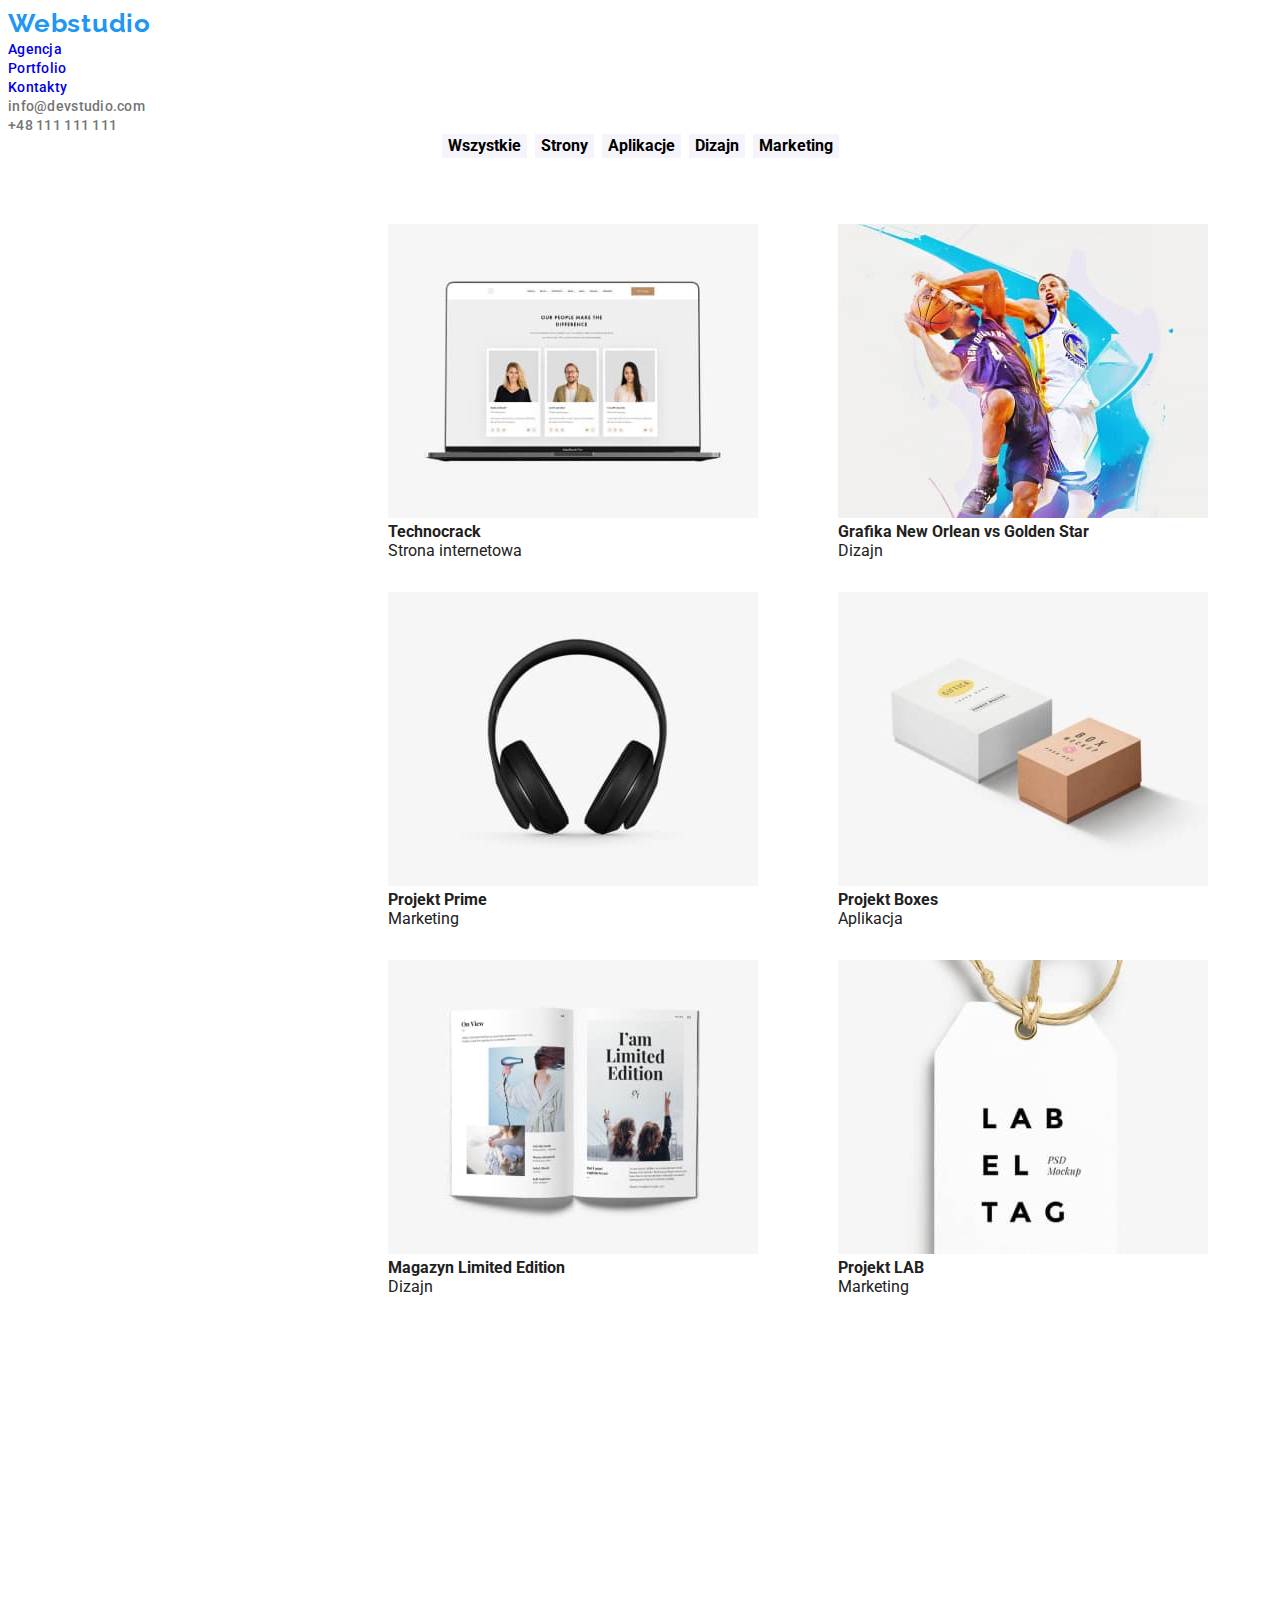
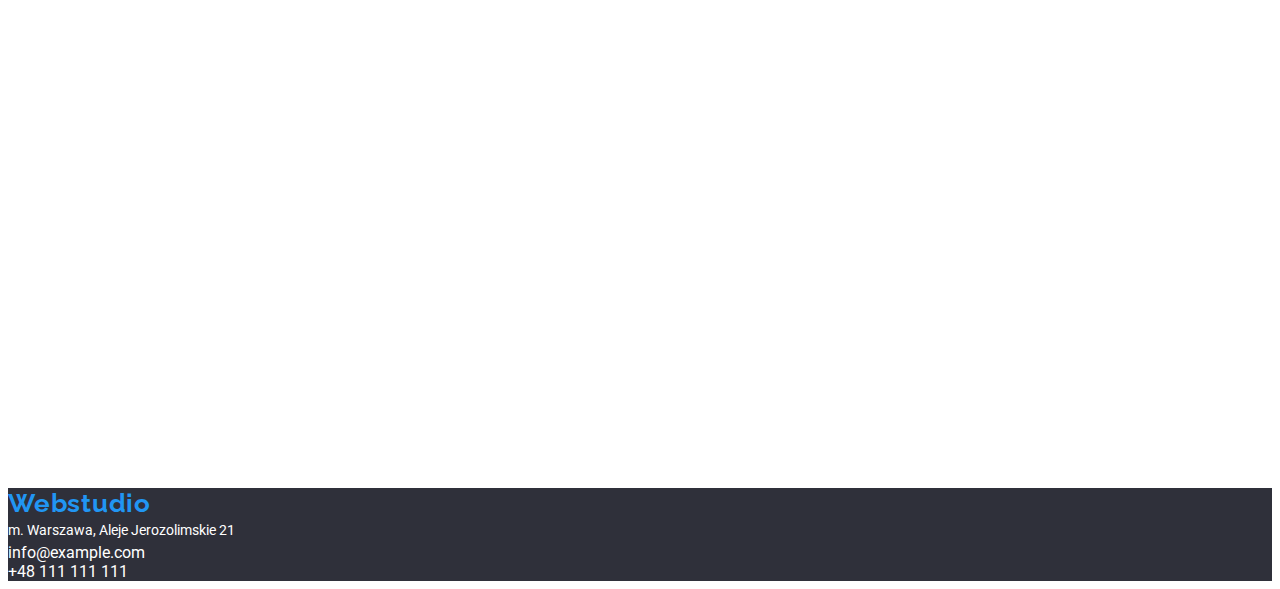
==== portfolio.html @ 26f64006 "Zadanie 2 skończone." ====
<!DOCTYPE html>
<html lang="en">
  <head>
    <meta charset="UTF-8" />
    <meta http-equiv="X-UA-Compatible" content="IE=edge" />
    <meta name="viewport" content="width=device-width, initial-scale=1.0" />
    <title>Web Studio Homework Project</title>
    <link
      href="https://fonts.googleapis.com/css2?family=Raleway:wght@700&family=Roboto:wght@400;500;700;900&display=swap"
      rel="stylesheet"
    />
    <link
      href="https://fonts.googleapis.com/css?family=Raleway"
      rel="stylesheet"
    />
    <link
      href="https://fonts.googleapis.com/css?family=Roboto"
      rel="stylesheet"
    />
    <link rel="stylesheet" href="css/styles.css" />
  </head>
  <body>
    <header>
      <div>
        <nav>
          <a href="index.html" class="logo">Webstudio</a>
          <ul>
            <li><a href="#" class="menu-item">Agencja</a></li>
            <li><a href="#" class="menu-item">Portfolio</a></li>
            <li><a href="#" class="menu-item">Kontakty</a></li>
          </ul>
        </nav>
        <ul>
          <li>
            <a href="mailto:info@devstudio.com" class="contact-info"
              >info@devstudio.com</a
            >
          </li>
          <li>
            <a href="+48111111111" class="contact-info">+48 111 111 111</a>
          </li>
        </ul>
      </div>
    </header>

    <div class="button-box">
      <ul class="button-container">
        <li><button type="button" class="button">Wszystkie</button></li>
        <li><button type="button" class="button">Strony</button></li>
        <li><button type="button" class="button">Aplikacje</button></li>
        <li><button type="button" class="button">Dizajn</button></li>
        <li><button type="button" class="button">Marketing</button></li>
      </ul>
    </div>
    <main>
      <div class="image-box-container">
        <ul class="image-box">
          <li>
            <div>
              <figure>
                <img
                  src="images/technocrack-1.jpg"
                  width="370"
                  height="294"
                  alt="Graphical user interface, website"
                />
                <figcaption>
                  <b>Technocrack</b> <br />Strona internetowa
                </figcaption>
              </figure>
            </div>
          </li>
          <li>
            <div>
              <figure>
                <img
                  src="images/basketball-1.jpg"
                  width="370"
                  height="294"
                  alt="A couple of men playing basketball"
                />
                <figcaption>
                  <b>Grafika New Orlean vs Golden Star</b> <br />Dizajn
                </figcaption>
              </figure>
            </div>
          </li>
          <li>
            <div>
              <figure>
                <img
                  src="images/seafood-1.jpg"
                  width="370"
                  height="294"
                  alt="Seafood restaurant logo, fish"
                />
                <figcaption>
                  <b>Restauracja Seafood</b> <br />Aplikacja
                </figcaption>
              </figure>
            </div>
          </li>
          <li>
            <div>
              <figure>
                <img
                  src="images/headphones-1.jpg"
                  width="370"
                  height="294"
                  alt="Headphones"
                />
                <figcaption><b>Projekt Prime</b> <br />Marketing</figcaption>
              </figure>
            </div>
          </li>
          <li>
            <div>
              <figure>
                <img
                  src="images/blocks-1.jpg"
                  width="370"
                  height="294"
                  alt="A picture containing engineering drawing"
                />
                <figcaption><b>Projekt Boxes</b> <br />Aplikacja</figcaption>
              </figure>
            </div>
          </li>
          <li>
            <div>
              <figure>
                <img
                  src="images/monitor-1.jpg"
                  width="370"
                  height="294"
                  alt="A picture containing text, electronics, monitor, display"
                />
                <figcaption>
                  <b>Inspiration has no Borders</b> <br />Strona internetowa
                </figcaption>
              </figure>
            </div>
          </li>
          <li>
            <div>
              <figure>
                <img
                  src="images/magazine-1.jpg"
                  width="370"
                  height="294"
                  alt="Magazine"
                />
                <figcaption>
                  <b>Magazyn Limited Edition</b> <br />Dizajn
                </figcaption>
              </figure>
            </div>
          </li>
          <li>
            <div>
              <figure>
                <img
                  src="images/label-tag-1.jpg"
                  width="370"
                  height="294"
                  alt="Label tag"
                />
                <figcaption><b>Projekt LAB</b> <br />Marketing</figcaption>
              </figure>
            </div>
          </li>
          <li>
            <div>
              <figure>
                <img
                  src="images/person-typing-1.jpg"
                  width="370"
                  height="294"
                  alt=""
                />
                <figcaption><b>Growing Business</b> <br />Aplikacja</figcaption>
              </figure>
            </div>
          </li>
        </ul>
      </div>
    </main>
    <footer>
      <div>
        <a href="#" class="logo">Webstudio</a>
        <ul class="footer-items">
          <li>
            <address>m. Warszawa, Aleje Jerozolimskie 21</address>
          </li>
          <li>
            <a href="mailto:info@example.com">info@example.com</a>
          </li>
          <li>
            <a href="+48111111111 ">+48 111 111 111</a>
          </li>
        </ul>
      </div>
    </footer>
  </body>
</html>
---- css/styles.css ----
body {
  max-width: 100%;
  font-family: "Roboto", sans-serif;
  color: #212121;
}

ul {
  list-style-type: none;
  margin: 0;
  padding: 0;
}

.logo {
  font-family: "Raleway", sans-serif;
  font-style: normal;
  font-weight: 700;
  font-size: 26px;
  line-height: 1.19;
  letter-spacing: 0.03em;
  color: #2196f3;
}

.menu-item {
  font-weight: 500;
  font-size: 14px;
  line-height: 16px;
  letter-spacing: 0.02em;
}
.contact-info {
  font-family: "Roboto";
  font-style: normal;
  font-weight: 500;
  font-size: 14px;
  line-height: 16px;
  letter-spacing: 0.02em;

  color: #757575;
}

/* .social-links a {
    color: blue;
    text-decoration: none;
  } */

/* unvisited link */
a:link {
  text-decoration: none;
}

/* visited link */
a:visited {
  text-decoration: none;
}

/* mouse over link */
a:hover,
a:focus {
  color: #2196f3;
  text-decoration: none;
}

h1 {
  font-family: "Roboto";
  font-style: normal;
  font-weight: 900;
  font-size: 44px;
  line-height: 1.36;

  text-align: center;
  letter-spacing: 0.06em;
  text-transform: uppercase;
  background: #2f303a;

  color: #ffffff;
}

.main-section {
  height: 700px;
  display: flex;
  flex-direction: column;
  justify-content: center;
  align-items: center;

  background: #2f303a;
}

button {
  font-family: "Roboto";
  font-style: normal;
  font-weight: 700;
  font-size: 16px;
  line-height: 1.36;
  background: #f5f4fa;

  /* display: flex;
  align-items: center; */

  /* letter-spacing: 0.06em;
  box-shadow: 0px 4px 4px rgba(0, 0, 0, 0.15);
  border-radius: 4px; */
  border-style: none;
  cursor: pointer;
}

.button:hover,
.button:focus {
  background-color: #2196f3;
  transition: 0.7s;
  color: #ffffff;
  outline-color: transparent;
}

/* .button:focus {
  outline-color: transparent;
  outline-style: solid;
  box-shadow: 0 0 0 4px #0d3251;
  transition: 0.7s;
} */

.blue-button:hover {
  background-color: #0d3251;
  transition: 0.7s;
}

.button-container {
  display: flex;
  justify-content: center;
  align-items: center;
  gap: 8px;
  margin-bottom: 50px;
}

.blue-button {
  font-weight: 700;
  font-size: 16px;
  line-height: 1.36;

  text-align: center;
  letter-spacing: 0.06em;
  background: #2196f3;
  box-shadow: 0px 4px 4px rgba(0, 0, 0, 0.15);
  border-radius: 4px;
  width: 200px;
  height: 50px;
  color: #ffffff;
}

.button-text {
  margin-left: auto;
  margin-right: auto;
}

.pics-container {
  display: flex;
  justify-content: center;
  flex-wrap: wrap;
  gap: 20px;
}

.team-container {
  display: flex;
  justify-content: center;
  flex-wrap: wrap;
}
.our-team {
  background-color: #f5f4fa;
  justify-content: center;
  flex-wrap: wrap;
}

h2 {
  font-family: "Roboto";
  font-style: normal;
  font-weight: 700;
  font-size: 36px;
  line-height: 1.17;
  text-align: center;
  letter-spacing: 0.03em;

  color: #212121;
}

h3 {
  font-family: "Roboto";
  font-style: normal;
  font-weight: 700;
  font-size: 14px;
  line-height: 1.14;
  letter-spacing: 0.03em;
  text-transform: uppercase;

  color: #212121;
}

.paragraphs {
  display: flex;
}
p {
  font-family: "Roboto";
  /* font-style: normal;
  font-weight: 400; */
  font-size: 14px;
  line-height: 1.71;

  letter-spacing: 0.03em;

  color: #757575;
}

/* .nav-button {
  text-decoration: none;
} */

footer {
  background-color: #2f303a;
}

.footer-items a {
  color: #ffffff;
}

address {
  font-style: normal;
  color: #ffffff;
  font-weight: 400;
  font-size: 14px;
  line-height: 1.71;
}

/* Portfolio: */

.image-box-container {
  position: relative;
  width: 1600px;
  height: 1880px;
  margin-left: 215px;
  margin-right: 215px;
}

.image-box {
  display: flex;
  justify-content: center;
  flex-wrap: wrap;
}
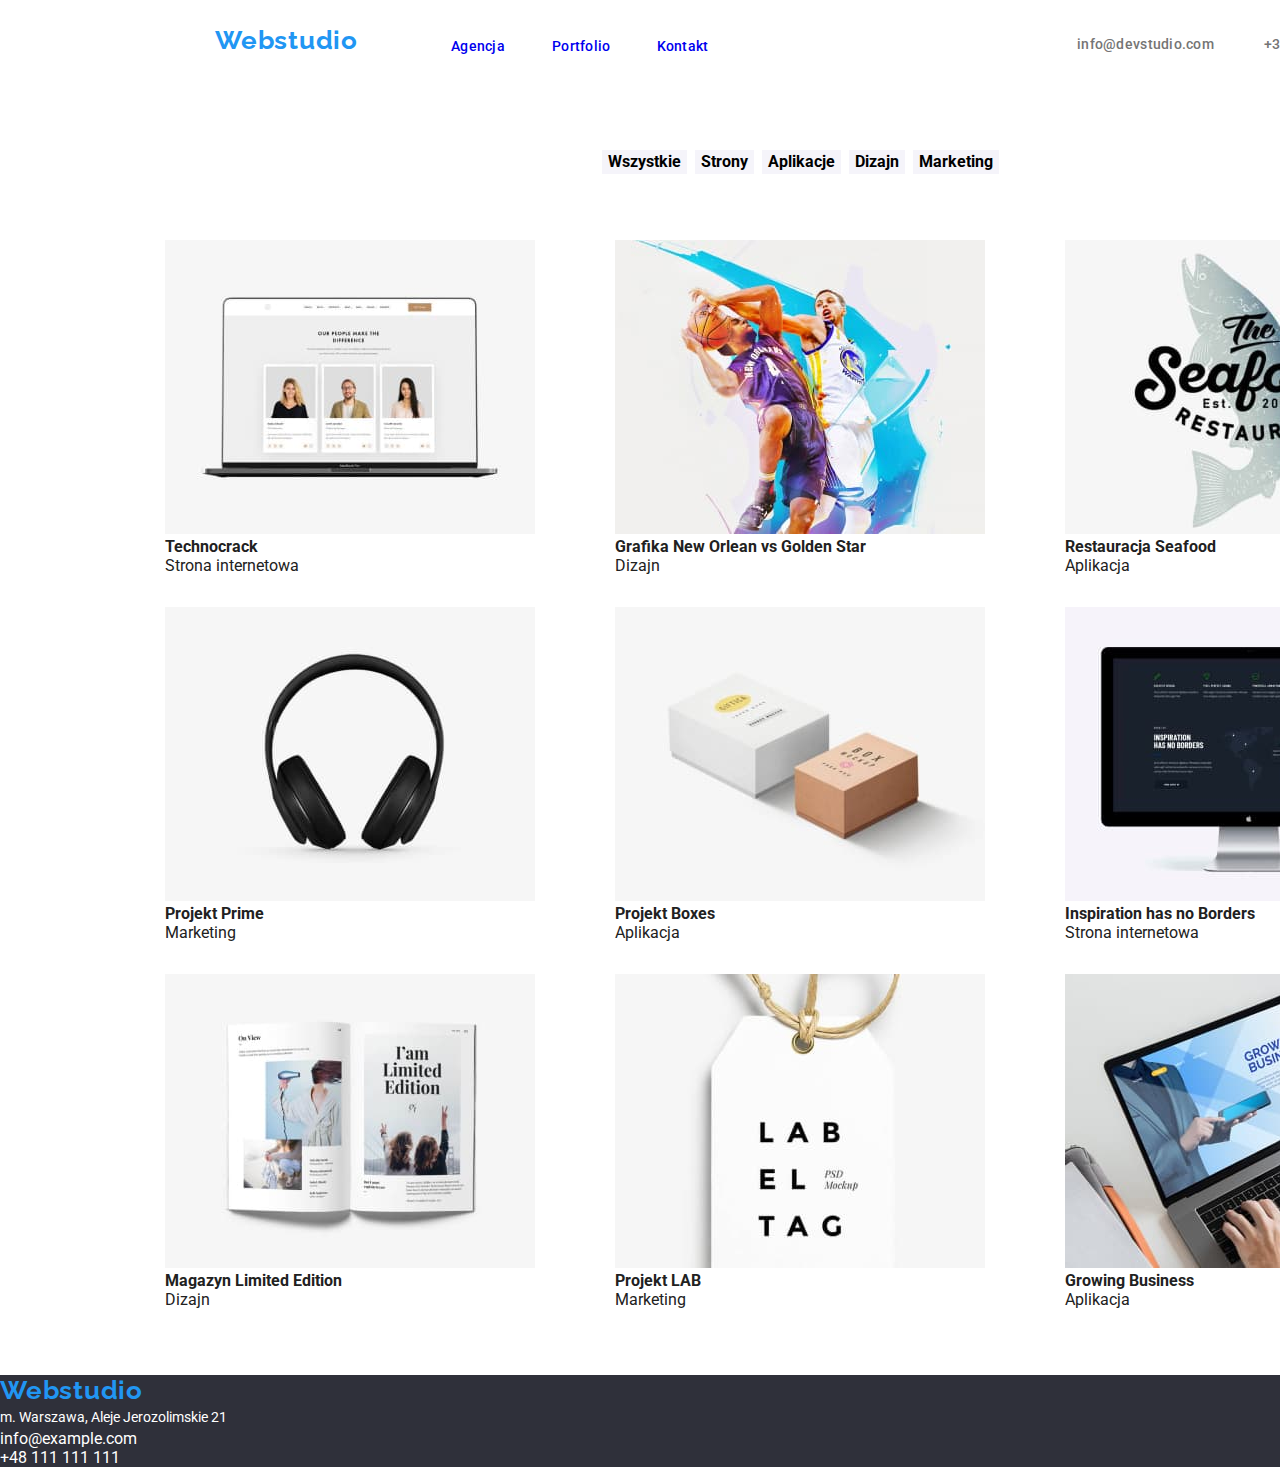
==== commit bc2e0a62: "Changes" ====
--- a/portfolio.html
+++ b/portfolio.html
@@ -1,11 +1,15 @@
 <!DOCTYPE html>
-<html lang="en">
+<html lang="pl">
   <head>
     <meta charset="UTF-8" />
     <meta http-equiv="X-UA-Compatible" content="IE=edge" />
     <meta name="viewport" content="width=device-width, initial-scale=1.0" />
     <title>Web Studio Homework Project</title>
     <link
+    rel="stylesheet"
+    href="https://cdnjs.cloudflare.com/ajax/libs/modern-normalize/1.0.0/modern-normalize.min.css"
+  />
+    <link
       href="https://fonts.googleapis.com/css2?family=Raleway:wght@700&family=Roboto:wght@400;500;700;900&display=swap"
       rel="stylesheet"
     />
@@ -18,42 +22,56 @@
       rel="stylesheet"
     />
     <link rel="stylesheet" href="css/styles.css" />
+    
   </head>
-  <body>
-    <header>
-      <div>
-        <nav>
-          <a href="index.html" class="logo">Webstudio</a>
-          <ul>
-            <li><a href="#" class="menu-item">Agencja</a></li>
-            <li><a href="#" class="menu-item">Portfolio</a></li>
-            <li><a href="#" class="menu-item">Kontakty</a></li>
+  <body class="position">
+    <header class="nav-bar">
+      <div class="menu-items">
+        <div>
+          <nav class="menu-items">
+            <div class="logo-position">
+              <a href="index.html" class="logo">Webstudio</a>
+            </div>
+            <div class="social-links-position">
+              <ul class="nav-items">
+                <li class="nav-1"><a href="#" class="menu-item">Agencja</a></li>
+                <li class="nav-2">
+                  <a href="portfolio.html" class="menu-item">Portfolio</a>
+                </li>
+                <li><a href="#" class="menu-item">Kontakt</a></li>
+              </ul>
+            </div>
+          </nav>
+        </div>
+        <div class="contacts-position">
+          <ul class="menu-items">
+            <li class="nav-3">
+              <a href="mailto:info@devstudio.com" class="contact-info"
+                >info@devstudio.com</a
+              >
+            </li>
+            <li>
+              <a href="tel:+380961111111" class="contact-info"
+                >+38 096 111 11 11</a
+              >
+            </li>
           </ul>
-        </nav>
-        <ul>
-          <li>
-            <a href="mailto:info@devstudio.com" class="contact-info"
-              >info@devstudio.com</a
-            >
-          </li>
-          <li>
-            <a href="+48111111111" class="contact-info">+48 111 111 111</a>
-          </li>
-        </ul>
+        </div>
       </div>
     </header>
 
-    <div class="button-box">
-      <ul class="button-container">
-        <li><button type="button" class="button">Wszystkie</button></li>
-        <li><button type="button" class="button">Strony</button></li>
-        <li><button type="button" class="button">Aplikacje</button></li>
-        <li><button type="button" class="button">Dizajn</button></li>
-        <li><button type="button" class="button">Marketing</button></li>
-      </ul>
-    </div>
-    <main>
-      <div class="image-box-container">
+    <main class="card-container">
+      <div class="button-box">
+        <ul class="button-container">
+          <li><button type="button" class="button">Wszystkie</button></li>
+          <li><button type="button" class="button">Strony</button></li>
+          <li><button type="button" class="button">Aplikacje</button></li>
+          <li><button type="button" class="button">Dizajn</button></li>
+          <li><button type="button" class="button">Marketing</button></li>
+        </ul>
+      </div>
+
+      <section class="image-box-container">
         <ul class="image-box">
           <li>
             <div>
@@ -176,7 +194,7 @@
                   src="images/person-typing-1.jpg"
                   width="370"
                   height="294"
-                  alt=""
+                  alt="person typing"
                 />
                 <figcaption><b>Growing Business</b> <br />Aplikacja</figcaption>
               </figure>
@@ -199,7 +217,7 @@
             <a href="+48111111111 ">+48 111 111 111</a>
           </li>
         </ul>
-      </div>
+      </section>
     </footer>
   </body>
 </html>
--- a/css/styles.css
+++ b/css/styles.css
@@ -1,15 +1,54 @@
+*,
+::after ::before {
+  box-sizing: border-box;
+  list-style: none;
+  text-decoration: none;
+  margin: 0;
+  padding: 0;
+}
+
+* {
+  box-sizing: border-box;
+}
+
+:root {
+  --main-font: "Roboto", sans-serif;
+  --primary-font: "Raleway", sans-serif;
+  --normal-text-color: #212121;
+  --paragraph-text-color: #757575;
+  --link-color: #2196f3;
+  --white: #ffffff;
+  --secondary-background-color: #2f303a;
+  --button-color: #f5f4fa;
+}
+
 body {
-  max-width: 100%;
-  font-family: "Roboto", sans-serif;
-  color: #212121;
-}
-
+  font-family: var(--main-font);
+  width: 1600px;
+  font-family: "Roboto", "Raleway" sans-serif;
+  color: var(--normal-text-color);
+}
+
+.position {
+  margin-left: auto;
+  margin-right: auto;
+}
 ul {
   list-style-type: none;
   margin: 0;
   padding: 0;
 }
 
+.menu-items {
+  display: flex;
+  align-items: center;
+}
+
+.nav-items {
+  display: flex;
+  color: var(--normal-text-color);
+}
+
 .logo {
   font-family: "Raleway", sans-serif;
   font-style: normal;
@@ -17,30 +56,56 @@
   font-size: 26px;
   line-height: 1.19;
   letter-spacing: 0.03em;
-  color: #2196f3;
+  color: var(--link-color);
+}
+
+.logo-position {
+  width: 145px;
+  height: 31px;
+  margin-left: 215px;
+  margin-top: 25px;
+}
+
+.social-links-position {
+  width: 254px;
+  height: 16px;
+  margin-left: 91px;
+  margin-top: 33px;
+  align-items: stretch;
+}
+
+.contacts-position {
+  margin-left: 372px;
+  margin-top: 32px;
+}
+
+.nav-1 {
+  margin-right: 47px;
+}
+
+.nav-2 {
+  margin-right: 46px;
+}
+
+.nav-3 {
+  margin-right: 50px;
 }
 
 .menu-item {
   font-weight: 500;
   font-size: 14px;
-  line-height: 16px;
+  line-height: 1.14;
   letter-spacing: 0.02em;
 }
 .contact-info {
-  font-family: "Roboto";
   font-style: normal;
   font-weight: 500;
   font-size: 14px;
-  line-height: 16px;
+  line-height: 1.14px;
   letter-spacing: 0.02em;
 
-  color: #757575;
-}
-
-/* .social-links a {
-    color: blue;
-    text-decoration: none;
-  } */
+  color: var(--paragraph-text-color);
+}
 
 /* unvisited link */
 a:link {
@@ -54,13 +119,13 @@
 
 /* mouse over link */
 a:hover,
-a:focus {
-  color: #2196f3;
-  text-decoration: none;
-}
-
-h1 {
-  font-family: "Roboto";
+a:focus,
+a::before,
+a::after {
+  color: var(--link-color);
+}
+
+.slogan {
   font-style: normal;
   font-weight: 900;
   font-size: 44px;
@@ -69,9 +134,8 @@
   text-align: center;
   letter-spacing: 0.06em;
   text-transform: uppercase;
-  background: #2f303a;
-
-  color: #ffffff;
+  background: var(--secondary-background-color);
+  color: var(--white);
 }
 
 .main-section {
@@ -80,17 +144,17 @@
   flex-direction: column;
   justify-content: center;
   align-items: center;
-
-  background: #2f303a;
+  margin-top: 26px;
+
+  background: var(--secondary-background-color);
 }
 
 button {
-  font-family: "Roboto";
   font-style: normal;
   font-weight: 700;
   font-size: 16px;
   line-height: 1.36;
-  background: #f5f4fa;
+  background: var(--button-color);
 
   /* display: flex;
   align-items: center; */
@@ -104,10 +168,9 @@
 
 .button:hover,
 .button:focus {
-  background-color: #2196f3;
+  background-color: var(--link-color);
   transition: 0.7s;
-  color: #ffffff;
-  outline-color: transparent;
+  color: var(--white);
 }
 
 /* .button:focus {
@@ -117,8 +180,8 @@
   transition: 0.7s;
 } */
 
+.blue-button:hover,
 .blue-button:hover {
-  background-color: #0d3251;
   transition: 0.7s;
 }
 
@@ -142,7 +205,7 @@
   border-radius: 4px;
   width: 200px;
   height: 50px;
-  color: #ffffff;
+  color: var(--white);
 }
 
 .button-text {
@@ -163,48 +226,39 @@
   flex-wrap: wrap;
 }
 .our-team {
-  background-color: #f5f4fa;
+  background-color: var(--button-color);
   justify-content: center;
   flex-wrap: wrap;
 }
 
-h2 {
-  font-family: "Roboto";
+.section-title {
   font-style: normal;
   font-weight: 700;
   font-size: 36px;
   line-height: 1.17;
   text-align: center;
   letter-spacing: 0.03em;
-
-  color: #212121;
-}
-
-h3 {
-  font-family: "Roboto";
+}
+
+.paragraph-title {
   font-style: normal;
   font-weight: 700;
   font-size: 14px;
   line-height: 1.14;
   letter-spacing: 0.03em;
   text-transform: uppercase;
-
-  color: #212121;
 }
 
 .paragraphs {
   display: flex;
 }
-p {
-  font-family: "Roboto";
-  /* font-style: normal;
-  font-weight: 400; */
+.paragraph-text {
   font-size: 14px;
   line-height: 1.71;
 
   letter-spacing: 0.03em;
 
-  color: #757575;
+  color: var(--paragraph-text-color);
 }
 
 /* .nav-button {
@@ -212,16 +266,16 @@
 } */
 
 footer {
-  background-color: #2f303a;
+  background-color: var(--secondary-background-color);
 }
 
 .footer-items a {
-  color: #ffffff;
+  color: var(--white);
 }
 
 address {
   font-style: normal;
-  color: #ffffff;
+  color: var(--white);
   font-weight: 400;
   font-size: 14px;
   line-height: 1.71;
@@ -229,12 +283,16 @@
 
 /* Portfolio: */
 
+.card-container {
+  padding: 94px 0 94px 0px;
+  /* gap: 8px; */
+  justify-content: center;
+  padding-bottom: 50px;
+}
+
 .image-box-container {
-  position: relative;
+  align-items: center;
   width: 1600px;
-  height: 1880px;
-  margin-left: 215px;
-  margin-right: 215px;
 }
 
 .image-box {
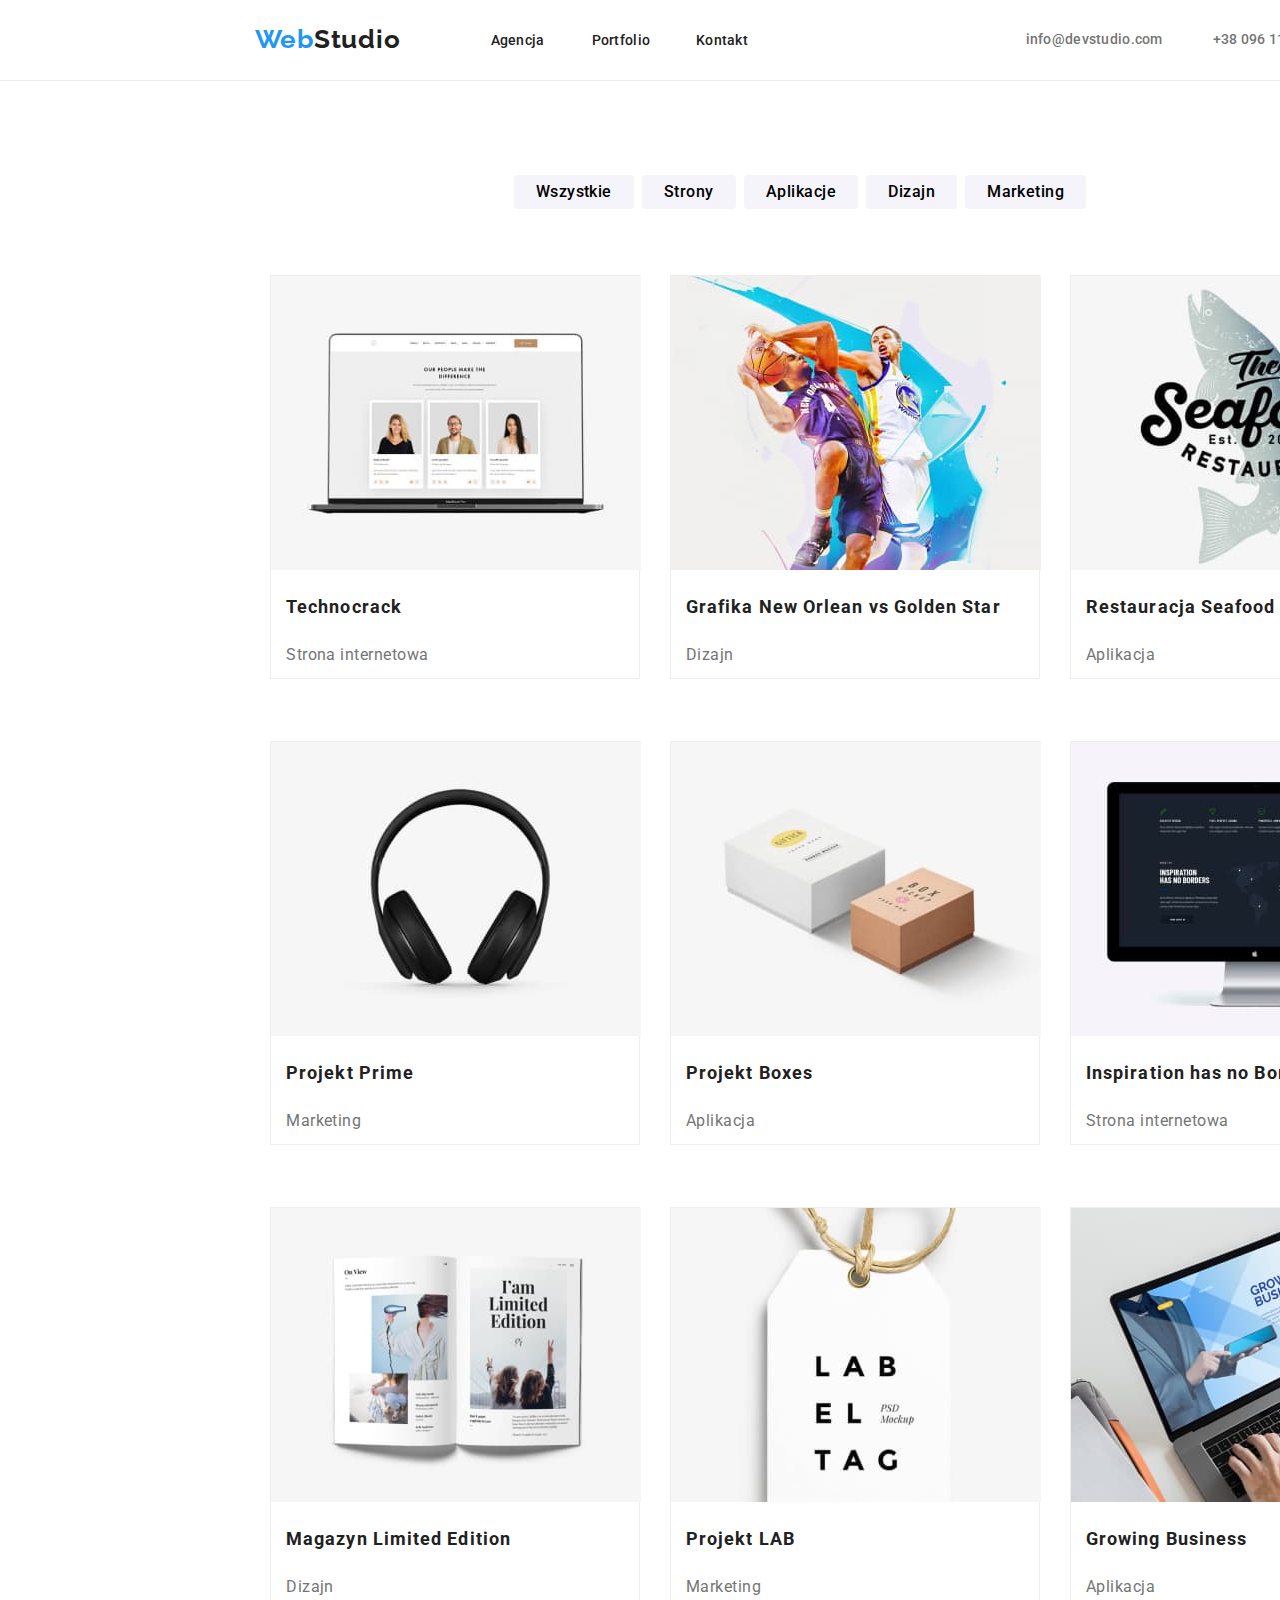
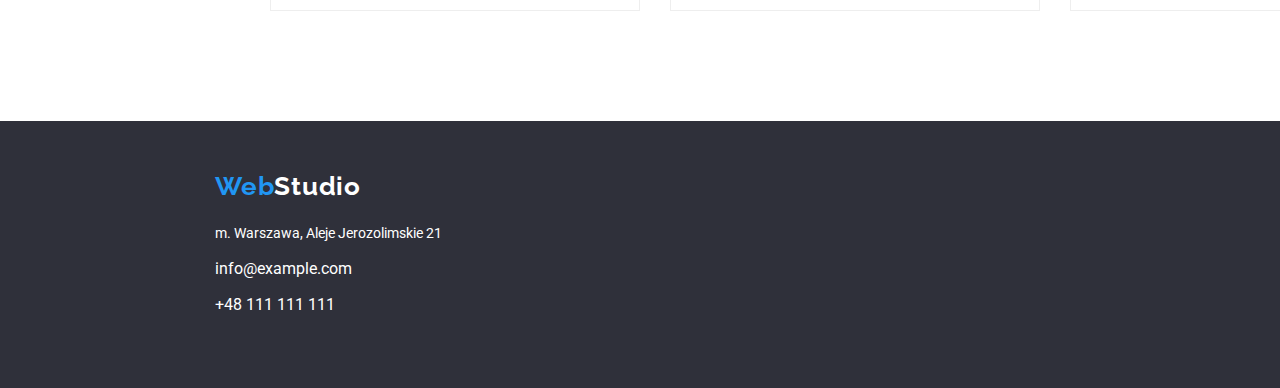
==== commit 1a42b724: "Added span" ====
--- a/portfolio.html
+++ b/portfolio.html
@@ -6,9 +6,9 @@
     <meta name="viewport" content="width=device-width, initial-scale=1.0" />
     <title>Web Studio Homework Project</title>
     <link
-    rel="stylesheet"
-    href="https://cdnjs.cloudflare.com/ajax/libs/modern-normalize/1.0.0/modern-normalize.min.css"
-  />
+      rel="stylesheet"
+      href="https://cdnjs.cloudflare.com/ajax/libs/modern-normalize/1.0.0/modern-normalize.min.css"
+    />
     <link
       href="https://fonts.googleapis.com/css2?family=Raleway:wght@700&family=Roboto:wght@400;500;700;900&display=swap"
       rel="stylesheet"
@@ -22,46 +22,39 @@
       rel="stylesheet"
     />
     <link rel="stylesheet" href="css/styles.css" />
-    
   </head>
   <body class="position">
     <header class="nav-bar">
       <div class="menu-items">
-        <div>
-          <nav class="menu-items">
-            <div class="logo-position">
-              <a href="index.html" class="logo">Webstudio</a>
-            </div>
-            <div class="social-links-position">
-              <ul class="nav-items">
-                <li class="nav-1"><a href="#" class="menu-item">Agencja</a></li>
-                <li class="nav-2">
-                  <a href="portfolio.html" class="menu-item">Portfolio</a>
-                </li>
-                <li><a href="#" class="menu-item">Kontakt</a></li>
-              </ul>
-            </div>
-          </nav>
-        </div>
-        <div class="contacts-position">
-          <ul class="menu-items">
-            <li class="nav-3">
-              <a href="mailto:info@devstudio.com" class="contact-info"
-                >info@devstudio.com</a
-              >
+        <a class="logo-position logo" href="index.html"
+          >Web<span>Studio</span></a
+        >
+        <nav class="menu-items social-links-position">
+          <ul class="nav-items">
+            <li class="nav-1"><a href="#" class="menu-item">Agencja</a></li>
+            <li class="nav-2">
+              <a href="portfolio.html" class="menu-item">Portfolio</a>
             </li>
-            <li>
-              <a href="tel:+380961111111" class="contact-info"
-                >+38 096 111 11 11</a
-              >
-            </li>
+            <li><a href="#" class="menu-item">Kontakt</a></li>
           </ul>
-        </div>
+        </nav>
+        <ul class="menu-items contacts-position">
+          <li class="nav-3">
+            <a href="mailto:info@devstudio.com" class="contact-info"
+              >info@devstudio.com</a
+            >
+          </li>
+          <li>
+            <a href="tel:+380961111111" class="contact-info"
+              >+38 096 111 11 11</a
+            >
+          </li>
+        </ul>
       </div>
     </header>
 
-    <main class="card-container">
-      <div class="button-box">
+    <main class="filter-container">
+      <div class="container">
         <ul class="button-container">
           <li><button type="button" class="button">Wszystkie</button></li>
           <li><button type="button" class="button">Strony</button></li>
@@ -71,153 +64,154 @@
         </ul>
       </div>
 
-      <section class="image-box-container">
-        <ul class="image-box">
-          <li>
-            <div>
-              <figure>
-                <img
-                  src="images/technocrack-1.jpg"
-                  width="370"
-                  height="294"
-                  alt="Graphical user interface, website"
-                />
-                <figcaption>
-                  <b>Technocrack</b> <br />Strona internetowa
-                </figcaption>
-              </figure>
-            </div>
-          </li>
-          <li>
-            <div>
-              <figure>
-                <img
-                  src="images/basketball-1.jpg"
-                  width="370"
-                  height="294"
-                  alt="A couple of men playing basketball"
-                />
-                <figcaption>
-                  <b>Grafika New Orlean vs Golden Star</b> <br />Dizajn
-                </figcaption>
-              </figure>
-            </div>
-          </li>
-          <li>
-            <div>
-              <figure>
-                <img
-                  src="images/seafood-1.jpg"
-                  width="370"
-                  height="294"
-                  alt="Seafood restaurant logo, fish"
-                />
-                <figcaption>
-                  <b>Restauracja Seafood</b> <br />Aplikacja
-                </figcaption>
-              </figure>
-            </div>
-          </li>
-          <li>
-            <div>
-              <figure>
-                <img
-                  src="images/headphones-1.jpg"
-                  width="370"
-                  height="294"
-                  alt="Headphones"
-                />
-                <figcaption><b>Projekt Prime</b> <br />Marketing</figcaption>
-              </figure>
-            </div>
-          </li>
-          <li>
-            <div>
-              <figure>
-                <img
-                  src="images/blocks-1.jpg"
-                  width="370"
-                  height="294"
-                  alt="A picture containing engineering drawing"
-                />
-                <figcaption><b>Projekt Boxes</b> <br />Aplikacja</figcaption>
-              </figure>
-            </div>
-          </li>
-          <li>
-            <div>
-              <figure>
-                <img
-                  src="images/monitor-1.jpg"
-                  width="370"
-                  height="294"
-                  alt="A picture containing text, electronics, monitor, display"
-                />
-                <figcaption>
-                  <b>Inspiration has no Borders</b> <br />Strona internetowa
-                </figcaption>
-              </figure>
-            </div>
-          </li>
-          <li>
-            <div>
-              <figure>
-                <img
-                  src="images/magazine-1.jpg"
-                  width="370"
-                  height="294"
-                  alt="Magazine"
-                />
-                <figcaption>
-                  <b>Magazyn Limited Edition</b> <br />Dizajn
-                </figcaption>
-              </figure>
-            </div>
-          </li>
-          <li>
-            <div>
-              <figure>
-                <img
-                  src="images/label-tag-1.jpg"
-                  width="370"
-                  height="294"
-                  alt="Label tag"
-                />
-                <figcaption><b>Projekt LAB</b> <br />Marketing</figcaption>
-              </figure>
-            </div>
-          </li>
-          <li>
-            <div>
-              <figure>
-                <img
-                  src="images/person-typing-1.jpg"
-                  width="370"
-                  height="294"
-                  alt="person typing"
-                />
-                <figcaption><b>Growing Business</b> <br />Aplikacja</figcaption>
-              </figure>
-            </div>
+      <div>
+        <ul class="image-box-container">
+          <li class="item">
+            <figure class="poster">
+              <img
+                src="images/technocrack-1.jpg"
+                width="370"
+                height="294"
+                alt="Graphical user interface, website"
+              />
+              <figcaption>
+                <p class="fig-cap">Technocrack</p>
+                <p class="fig-cap-secondary">Strona internetowa</p>
+              </figcaption>
+            </figure>
+          </li>
+          <li class="item">
+            <figure class="poster">
+              <img
+                src="images/basketball-1.jpg"
+                width="370"
+                height="294"
+                alt="A couple of men playing basketball"
+              />
+              <figcaption>
+                <p class="fig-cap">Grafika New Orlean vs Golden Star</p>
+                <p class="fig-cap-secondary">Dizajn</p>
+              </figcaption>
+            </figure>
+          </li>
+          <li class="item">
+            <figure class="poster">
+              <img
+                src="images/seafood-1.jpg"
+                width="370"
+                height="294"
+                alt="Seafood restaurant logo, fish"
+              />
+              <figcaption>
+                <p class="fig-cap">Restauracja Seafood</p>
+                <p class="fig-cap-secondary">Aplikacja</p>
+              </figcaption>
+            </figure>
+          </li>
+          <li class="item">
+            <figure class="poster">
+              <img
+                src="images/headphones-1.jpg"
+                width="370"
+                height="294"
+                alt="Headphones"
+              />
+              <figcaption>
+                <p class="fig-cap">Projekt Prime</p>
+                <p class="fig-cap-secondary">Marketing</p>
+              </figcaption>
+            </figure>
+          </li>
+          <li class="item">
+            <figure class="poster">
+              <img
+                src="images/blocks-1.jpg"
+                width="370"
+                height="294"
+                alt="A picture containing engineering drawing"
+              />
+              <figcaption>
+                <p class="fig-cap">Projekt Boxes</p>
+                <p class="fig-cap-secondary">Aplikacja</p>
+              </figcaption>
+            </figure>
+          </li>
+          <li class="item">
+            <figure class="poster">
+              <img
+                src="images/monitor-1.jpg"
+                width="370"
+                height="294"
+                alt="A picture containing text, electronics, monitor, display"
+              />
+              <figcaption>
+                <p class="fig-cap">Inspiration has no Borders</p>
+                <p class="fig-cap-secondary">Strona internetowa</p>
+              </figcaption>
+            </figure>
+          </li>
+          <li class="item">
+            <figure class="poster">
+              <img
+                class="poster-position"
+                src="images/magazine-1.jpg"
+                width="370"
+                height="294"
+                alt="Magazine"
+              />
+              <figcaption>
+                <p class="fig-cap">Magazyn Limited Edition</p>
+                <p class="fig-cap-secondary">Dizajn</p>
+              </figcaption>
+            </figure>
+          </li>
+          <li class="item">
+            <figure class="poster">
+              <img
+                src="images/label-tag-1.jpg"
+                width="370"
+                height="294"
+                alt="Label tag"
+              />
+              <figcaption>
+                <p class="fig-cap">Projekt LAB</p>
+                <p class="fig-cap-secondary">Marketing</p>
+              </figcaption>
+            </figure>
+          </li>
+          <li class="item">
+            <figure class="poster">
+              <img
+                src="images/person-typing-1.jpg"
+                width="370"
+                height="294"
+                alt="person typing"
+              />
+              <figcaption>
+                <p class="fig-cap">Growing Business</p>
+                <p class="fig-cap-secondary">Aplikacja</p>
+              </figcaption>
+            </figure>
           </li>
         </ul>
       </div>
     </main>
-    <footer>
+    <footer class="footer-container">
       <div>
-        <a href="#" class="logo">Webstudio</a>
-        <ul class="footer-items">
-          <li>
-            <address>m. Warszawa, Aleje Jerozolimskie 21</address>
-          </li>
-          <li>
-            <a href="mailto:info@example.com">info@example.com</a>
-          </li>
-          <li>
-            <a href="+48111111111 ">+48 111 111 111</a>
-          </li>
-        </ul>
-      </section>
+        <a href="#" class="logo">Web<span class="footer-span">Studio</span></a>
+      </div>
+
+      <ul class="footer-items">
+        <li>
+          <address>m. Warszawa, Aleje Jerozolimskie 21</address>
+        </li>
+        <li>
+          <a href="mailto:info@example.com">info@example.com</a>
+        </li>
+        <li>
+          <a href="tel:+48111111111">+48 111 111 111</a>
+        </li>
+      </ul>
     </footer>
   </body>
 </html>
--- a/css/styles.css
+++ b/css/styles.css
@@ -20,12 +20,14 @@
   --white: #ffffff;
   --secondary-background-color: #2f303a;
   --button-color: #f5f4fa;
+  --border-color: #ececec;
+  --fig-cap-grey: ;
 }
 
 body {
   font-family: var(--main-font);
   width: 1600px;
-  font-family: "Roboto", "Raleway" sans-serif;
+  font-family: "Roboto", "Raleway", sans-serif;
   color: var(--normal-text-color);
 }
 
@@ -33,12 +35,26 @@
   margin-left: auto;
   margin-right: auto;
 }
+
 ul {
   list-style-type: none;
   margin: 0;
   padding: 0;
 }
 
+.nav-bar {
+  border-bottom: 1px solid var(--border-color);
+  background-color: var(--white);
+  display: flex;
+  align-items: center;
+  justify-content: space-around;
+  padding-left: 215px;
+  padding-right: 227px;
+  padding-bottom: 25px;
+  padding-top: 24px;
+  margin: 0;
+}
+
 .menu-items {
   display: flex;
   align-items: center;
@@ -47,6 +63,7 @@
 .nav-items {
   display: flex;
   color: var(--normal-text-color);
+  font-size: 14px;
 }
 
 .logo {
@@ -59,36 +76,39 @@
   color: var(--link-color);
 }
 
+span {
+  color: var(--normal-text-color);
+}
+
+.footer-span {
+  color: var(--white);
+}
 .logo-position {
   width: 145px;
   height: 31px;
-  margin-left: 215px;
-  margin-top: 25px;
 }
 
 .social-links-position {
   width: 254px;
   height: 16px;
-  margin-left: 91px;
-  margin-top: 33px;
+  padding-left: 91px;
   align-items: stretch;
 }
 
 .contacts-position {
   margin-left: 372px;
-  margin-top: 32px;
 }
 
 .nav-1 {
-  margin-right: 47px;
+  padding-right: 47px;
 }
 
 .nav-2 {
-  margin-right: 46px;
+  padding-right: 46px;
 }
 
 .nav-3 {
-  margin-right: 50px;
+  padding-right: 50px;
 }
 
 .menu-item {
@@ -96,6 +116,7 @@
   font-size: 14px;
   line-height: 1.14;
   letter-spacing: 0.02em;
+  color: var(--normal-text-color);
 }
 .contact-info {
   font-style: normal;
@@ -117,7 +138,13 @@
   text-decoration: none;
 }
 
+a:active,
+a::after,
+a::before {
+  color: var(--normal-text-color);
+}
 /* mouse over link */
+
 a:hover,
 a:focus,
 a::before,
@@ -139,22 +166,28 @@
 }
 
 .main-section {
-  height: 700px;
+  height: 600px;
   display: flex;
   flex-direction: column;
   justify-content: center;
   align-items: center;
-  margin-top: 26px;
 
   background: var(--secondary-background-color);
 }
 
 button {
   font-style: normal;
-  font-weight: 700;
+  font-weight: 500;
   font-size: 16px;
   line-height: 1.36;
   background: var(--button-color);
+  text-align: center;
+  letter-spacing: 0.03em;
+  border-style: none;
+  cursor: pointer;
+  padding: 6px 22px 6px 22px;
+  border-radius: 4px;
+  border: none;
 
   /* display: flex;
   align-items: center; */
@@ -169,7 +202,7 @@
 .button:hover,
 .button:focus {
   background-color: var(--link-color);
-  transition: 0.7s;
+  /* transition: 0.7s; */
   color: var(--white);
 }
 
@@ -180,11 +213,6 @@
   transition: 0.7s;
 } */
 
-.blue-button:hover,
-.blue-button:hover {
-  transition: 0.7s;
-}
-
 .button-container {
   display: flex;
   justify-content: center;
@@ -197,8 +225,6 @@
   font-weight: 700;
   font-size: 16px;
   line-height: 1.36;
-
-  text-align: center;
   letter-spacing: 0.06em;
   background: #2196f3;
   box-shadow: 0px 4px 4px rgba(0, 0, 0, 0.15);
@@ -208,28 +234,56 @@
   color: var(--white);
 }
 
-.button-text {
-  margin-left: auto;
-  margin-right: auto;
+.our-team {
+  background-color: var(--button-color);
+  margin-top: 92px;
 }
 
 .pics-container {
   display: flex;
-  justify-content: center;
+  justify-content: space-around;
   flex-wrap: wrap;
   gap: 20px;
+  width: 1200px;
+  margin-left: 215px;
+  margin-right: 215px;
+}
+
+.picture {
+  background-color: var(--white);
+  box-shadow: 0px 1px 3px rgba(0, 0, 0, 0.12), 0px 1px 1px rgba(0, 0, 0, 0.14),
+    0px 2px 1px rgba(0, 0, 0, 0.2);
+  border-bottom-left-radius: 4px;
+  border-bottom-right-radius: 4px;
+  width: 270px;
+  margin: 0;
+  padding: 0;
+}
+
+.picture figcaption {
+  padding-top: 27px;
+  padding-bottom: 27px;
+  box-sizing: border-box;
 }
 
 .team-container {
-  display: flex;
+  width: 1200px;
+  background-color: var(--button-color);
+  padding-bottom: 98px;
+  margin-left: 215px;
+  margin-right: 215px;
+
+  text-align: center;
+  display: flex;
+  gap: 30px;
+  justify-content: center;
+}
+
+/* .our-team {
+  background-color: var(--button-color);
   justify-content: center;
   flex-wrap: wrap;
-}
-.our-team {
-  background-color: var(--button-color);
-  justify-content: center;
-  flex-wrap: wrap;
-}
+} */
 
 .section-title {
   font-style: normal;
@@ -238,6 +292,9 @@
   line-height: 1.17;
   text-align: center;
   letter-spacing: 0.03em;
+  padding-top: 92px;
+  padding-bottom: 50px;
+  margin: 0px;
 }
 
 .paragraph-title {
@@ -251,7 +308,12 @@
 
 .paragraphs {
   display: flex;
-}
+  width: 1200px;
+  margin-left: 215px;
+  margin-right: 215px;
+  margin-top: 94px;
+}
+
 .paragraph-text {
   font-size: 14px;
   line-height: 1.71;
@@ -283,20 +345,100 @@
 
 /* Portfolio: */
 
-.card-container {
+.filter-container {
   padding: 94px 0 94px 0px;
   /* gap: 8px; */
   justify-content: center;
+}
+
+.image-box-container {
+  display: grid;
+  grid-gap: 30px;
+  justify-content: center;
+  grid-template-columns: repeat(3, calc(33.33% - 30px));
+  width: 1200px;
+  margin-right: 215px;
+  margin-left: 215px;
+}
+
+.fig-cap {
+  box-sizing: border-box;
+  display: block;
+  font-size: 18px;
+  font-style: normal;
+  font-weight: 700;
+  letter-spacing: 1.08px;
+  line-height: calc(36 / 18);
+  list-style-image: none;
+  list-style-position: outside;
+  list-style-type: none;
+  margin-block-end: 15px;
+  margin-block-start: 15px;
+  margin-bottom: 15px;
+  margin-inline-end: 15px;
+  margin-inline-start: 15px;
+  margin-left: 15px;
+  margin-right: 15px;
+  margin-top: 15px;
+  tab-size: 4;
+  text-align: left;
+  text-size-adjust: 100%;
+}
+
+.fig-cap-secondary {
+  box-sizing: border-box;
+  color: var(--paragraph-text-color);
+  display: block;
+  font-size: 16px;
+  font-style: normal;
+  font-weight: 400;
+  letter-spacing: 0.48px;
+  line-height: calc(30 / 16);
+  list-style-image: none;
+  list-style-position: outside;
+  list-style-type: none;
+  margin-block-end: 15px;
+  margin-block-start: 15px;
+  margin-bottom: 15px;
+  margin-inline-end: 15px;
+  margin-inline-start: 15px;
+  margin-left: 15px;
+  margin-right: 15px;
+  margin-top: 15px;
+  tab-size: 4;
+  text-align: left;
+  text-size-adjust: 100%;
+}
+
+.item {
+  margin: 0;
+  padding: 0;
+  width: auto;
+}
+.poster {
+  width: 370px;
+  height: 404px;
+  background: var(--white);
+  border: 1px solid #eeeeee;
+  /* margin: 0;
+  padding: 0; */
+}
+
+.footer-container {
+  padding-left: 215px;
+  padding-right: 215px;
+  padding-top: 50px;
   padding-bottom: 50px;
-}
-
-.image-box-container {
-  align-items: center;
-  width: 1600px;
-}
-
-.image-box {
-  display: flex;
-  justify-content: center;
-  flex-wrap: wrap;
-}
+  display: flex;
+  justify-content: center;
+  flex-direction: column;
+}
+
+.footer-items {
+  padding-top: 20px;
+  padding-bottom: 20px;
+  display: flex;
+  flex-direction: column;
+  line-height: calc(24 / 14);
+  gap: 9px;
+}
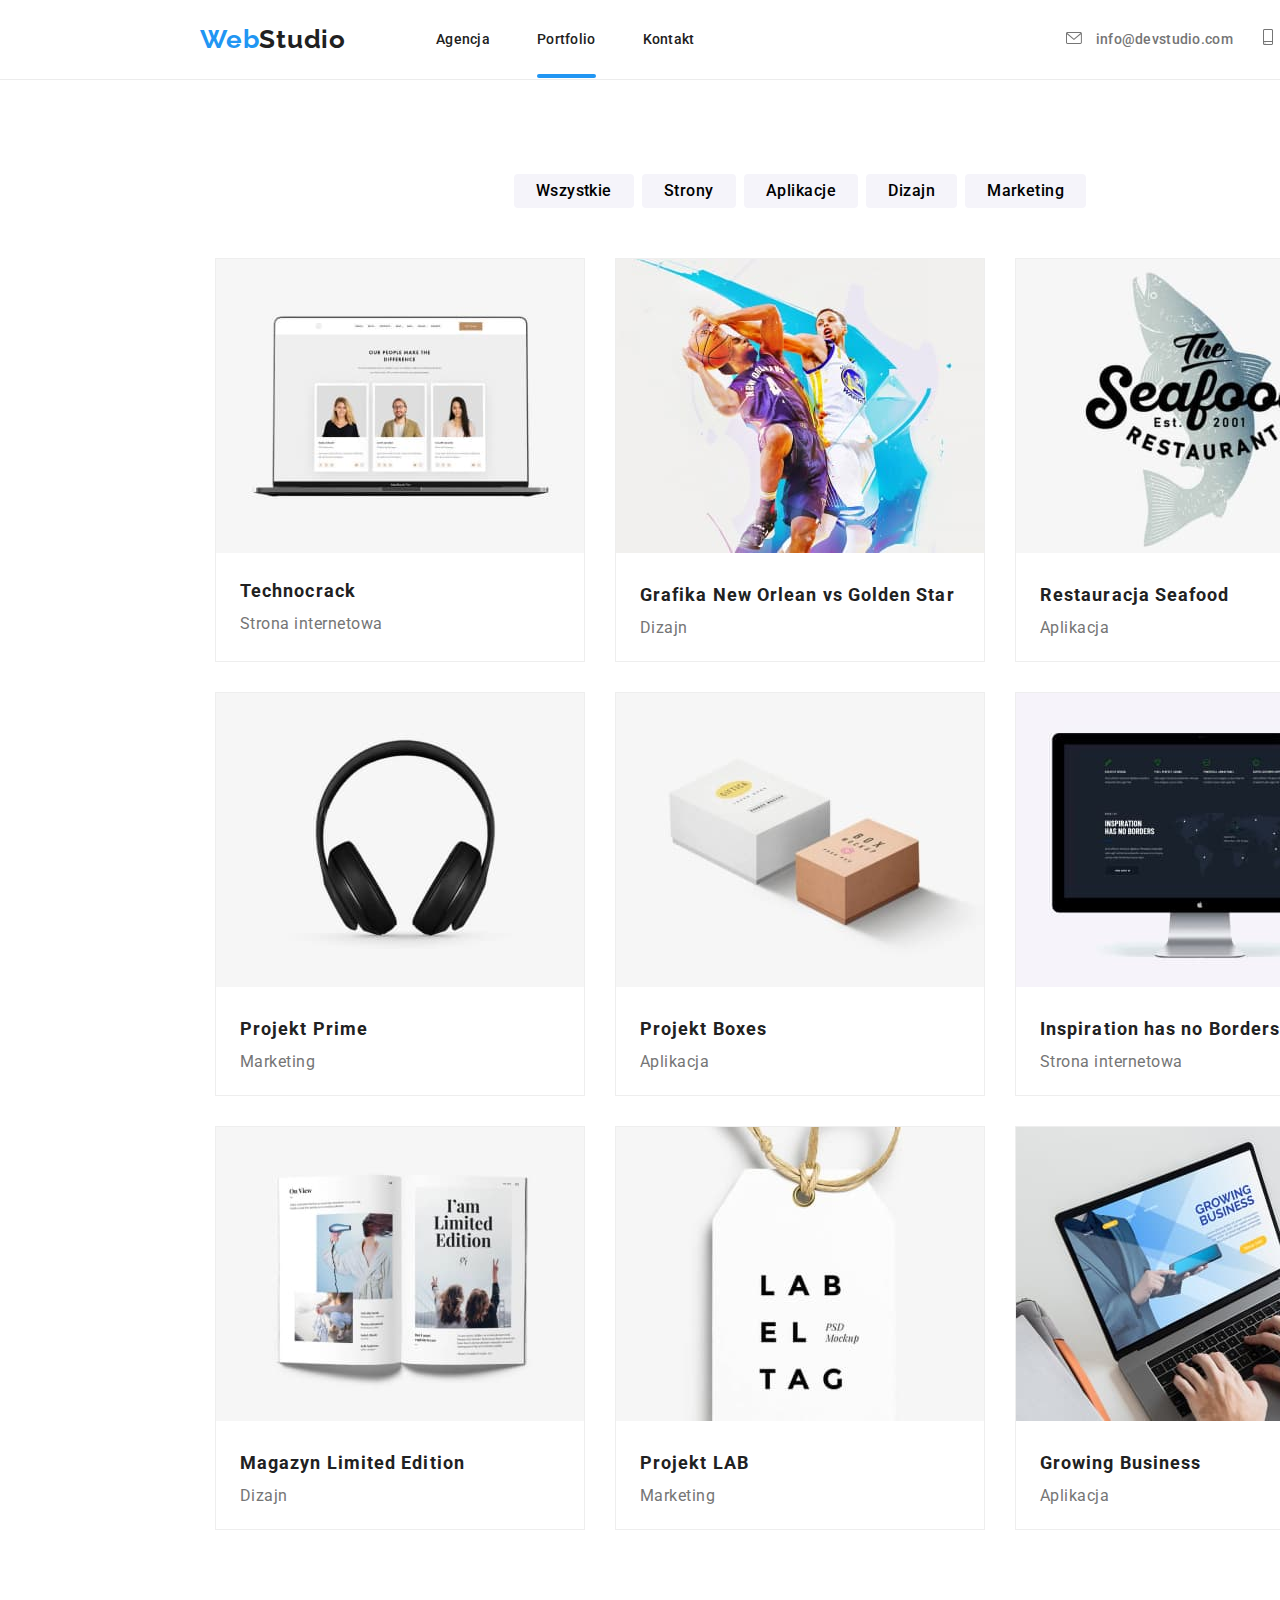
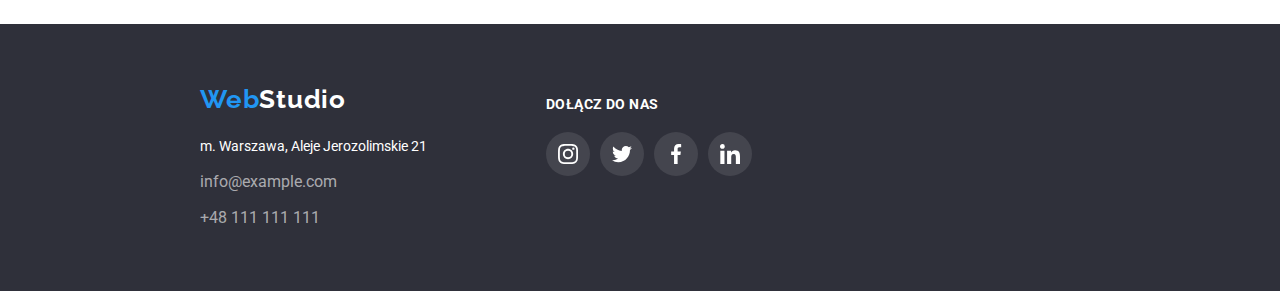
==== commit 83ef7946: "Portfolio overlay" ====
--- a/portfolio.html
+++ b/portfolio.html
@@ -25,29 +25,39 @@
   </head>
   <body class="position">
     <header class="nav-bar">
-      <div class="menu-items">
+      <div class="menu-items container">
         <a class="logo-position logo" href="index.html"
           >Web<span>Studio</span></a
         >
         <nav class="menu-items social-links-position">
           <ul class="nav-items">
-            <li class="nav-1"><a href="#" class="menu-item">Agencja</a></li>
-            <li class="nav-2">
-              <a href="portfolio.html" class="menu-item">Portfolio</a>
+            <li><a href="index.html" class="menu-item">Agencja</a></li>
+            <li>
+              <a href="portfolio.html" class="menu-item active">Portfolio</a>
             </li>
             <li><a href="#" class="menu-item">Kontakt</a></li>
           </ul>
         </nav>
         <ul class="menu-items contacts-position">
-          <li class="nav-3">
-            <a href="mailto:info@devstudio.com" class="contact-info"
-              >info@devstudio.com</a
-            >
-          </li>
           <li>
-            <a href="tel:+380961111111" class="contact-info"
-              >+38 096 111 11 11</a
-            >
+            <div class="contact-icon">
+              <a href="mailto:info@devstudio.com" class="contact-info"
+                ><svg class="link-icon" width="16px" height="12px">
+                  <use href="./images/icons.svg#icon-envelope"></use>
+                </svg>
+                info@devstudio.com</a
+              >
+            </div>
+          </li>
+          <li>
+            <div class="contact-icon">
+              <a href="tel:+48111111111" class="contact-info"
+                ><svg class="link-icon" width="10px" height="16px">
+                  <use href="./images/icons.svg#icon-smartphone"></use>
+                </svg>
+                +48 111 111 111</a
+              >
+            </div>
           </li>
         </ul>
       </div>
@@ -64,17 +74,26 @@
         </ul>
       </div>
 
-      <div>
+      <div class="container">
         <ul class="image-box-container">
           <li class="item">
             <figure class="poster">
               <img
+                class="portfolio-img"
                 src="images/technocrack-1.jpg"
                 width="370"
                 height="294"
                 alt="Graphical user interface, website"
               />
-              <figcaption>
+              <div class="card-overlay">
+                <p class="card-overlay-description">
+                  Technocrack jest popularną platformą wykorzystywaną do
+                  rozpowszechniania koronawirusa. Firmy wykorzystują tę
+                  platformę do celów szpiegowskich i ataków na niezabezpieczone
+                  serwery konkurencji
+                </p>
+              </div>
+              <figcaption class="portfolio-cap">
                 <p class="fig-cap">Technocrack</p>
                 <p class="fig-cap-secondary">Strona internetowa</p>
               </figcaption>
@@ -88,7 +107,15 @@
                 height="294"
                 alt="A couple of men playing basketball"
               />
-              <figcaption>
+              <div class="card-overlay">
+                <p class="card-overlay-description">
+                  Technocrack jest popularną platformą wykorzystywaną do
+                  rozpowszechniania koronawirusa. Firmy wykorzystują tę
+                  platformę do celów szpiegowskich i ataków na niezabezpieczone
+                  serwery konkurencji
+                </p>
+              </div>
+              <figcaption class="portfolio-cap">
                 <p class="fig-cap">Grafika New Orlean vs Golden Star</p>
                 <p class="fig-cap-secondary">Dizajn</p>
               </figcaption>
@@ -102,7 +129,15 @@
                 height="294"
                 alt="Seafood restaurant logo, fish"
               />
-              <figcaption>
+              <div class="card-overlay">
+                <p class="card-overlay-description">
+                  Technocrack jest popularną platformą wykorzystywaną do
+                  rozpowszechniania koronawirusa. Firmy wykorzystują tę
+                  platformę do celów szpiegowskich i ataków na niezabezpieczone
+                  serwery konkurencji
+                </p>
+              </div>
+              <figcaption class="portfolio-cap">
                 <p class="fig-cap">Restauracja Seafood</p>
                 <p class="fig-cap-secondary">Aplikacja</p>
               </figcaption>
@@ -116,7 +151,15 @@
                 height="294"
                 alt="Headphones"
               />
-              <figcaption>
+              <div class="card-overlay">
+                <p class="card-overlay-description">
+                  Technocrack jest popularną platformą wykorzystywaną do
+                  rozpowszechniania koronawirusa. Firmy wykorzystują tę
+                  platformę do celów szpiegowskich i ataków na niezabezpieczone
+                  serwery konkurencji
+                </p>
+              </div>
+              <figcaption class="portfolio-cap">
                 <p class="fig-cap">Projekt Prime</p>
                 <p class="fig-cap-secondary">Marketing</p>
               </figcaption>
@@ -130,7 +173,15 @@
                 height="294"
                 alt="A picture containing engineering drawing"
               />
-              <figcaption>
+              <div class="card-overlay">
+                <p class="card-overlay-description">
+                  Technocrack jest popularną platformą wykorzystywaną do
+                  rozpowszechniania koronawirusa. Firmy wykorzystują tę
+                  platformę do celów szpiegowskich i ataków na niezabezpieczone
+                  serwery konkurencji
+                </p>
+              </div>
+              <figcaption class="portfolio-cap">
                 <p class="fig-cap">Projekt Boxes</p>
                 <p class="fig-cap-secondary">Aplikacja</p>
               </figcaption>
@@ -144,7 +195,15 @@
                 height="294"
                 alt="A picture containing text, electronics, monitor, display"
               />
-              <figcaption>
+              <div class="card-overlay">
+                <p class="card-overlay-description">
+                  Technocrack jest popularną platformą wykorzystywaną do
+                  rozpowszechniania koronawirusa. Firmy wykorzystują tę
+                  platformę do celów szpiegowskich i ataków na niezabezpieczone
+                  serwery konkurencji
+                </p>
+              </div>
+              <figcaption class="portfolio-cap">
                 <p class="fig-cap">Inspiration has no Borders</p>
                 <p class="fig-cap-secondary">Strona internetowa</p>
               </figcaption>
@@ -159,7 +218,15 @@
                 height="294"
                 alt="Magazine"
               />
-              <figcaption>
+              <div class="card-overlay">
+                <p class="card-overlay-description">
+                  Technocrack jest popularną platformą wykorzystywaną do
+                  rozpowszechniania koronawirusa. Firmy wykorzystują tę
+                  platformę do celów szpiegowskich i ataków na niezabezpieczone
+                  serwery konkurencji
+                </p>
+              </div>
+              <figcaption class="portfolio-cap">
                 <p class="fig-cap">Magazyn Limited Edition</p>
                 <p class="fig-cap-secondary">Dizajn</p>
               </figcaption>
@@ -173,7 +240,15 @@
                 height="294"
                 alt="Label tag"
               />
-              <figcaption>
+              <div class="card-overlay">
+                <p class="card-overlay-description">
+                  Technocrack jest popularną platformą wykorzystywaną do
+                  rozpowszechniania koronawirusa. Firmy wykorzystują tę
+                  platformę do celów szpiegowskich i ataków na niezabezpieczone
+                  serwery konkurencji
+                </p>
+              </div>
+              <figcaption class="portfolio-cap">
                 <p class="fig-cap">Projekt LAB</p>
                 <p class="fig-cap-secondary">Marketing</p>
               </figcaption>
@@ -187,7 +262,15 @@
                 height="294"
                 alt="person typing"
               />
-              <figcaption>
+              <div class="card-overlay">
+                <p class="card-overlay-description">
+                  Technocrack jest popularną platformą wykorzystywaną do
+                  rozpowszechniania koronawirusa. Firmy wykorzystują tę
+                  platformę do celów szpiegowskich i ataków na niezabezpieczone
+                  serwery konkurencji
+                </p>
+              </div>
+              <figcaption class="portfolio-cap">
                 <p class="fig-cap">Growing Business</p>
                 <p class="fig-cap-secondary">Aplikacja</p>
               </figcaption>
@@ -196,22 +279,59 @@
         </ul>
       </div>
     </main>
+
     <footer class="footer-container">
-      <div>
-        <a href="#" class="logo">Web<span class="footer-span">Studio</span></a>
-      </div>
-
-      <ul class="footer-items">
-        <li>
-          <address>m. Warszawa, Aleje Jerozolimskie 21</address>
-        </li>
-        <li>
-          <a href="mailto:info@example.com">info@example.com</a>
-        </li>
-        <li>
-          <a href="tel:+48111111111">+48 111 111 111</a>
-        </li>
-      </ul>
+      <section class="footer-box container">
+        <div class="container">
+          <div>
+            <a href="#" class="logo"
+              >Web<span class="footer-span">Studio</span></a
+            >
+          </div>
+
+          <ul class="footer-items">
+            <li>
+              <address>m. Warszawa, Aleje Jerozolimskie 21</address>
+            </li>
+            <li>
+              <a class="contacts" href="mailto:info@example.com"
+                >info@example.com</a
+              >
+            </li>
+            <li>
+              <a class="contacts" href="tel:+48111111111">+48 111 111 111</a>
+            </li>
+          </ul>
+        </div>
+
+        <div class="join-us">
+          <div class="join-us-box">
+            <p class="invite">DOŁĄCZ DO NAS</p>
+            <ul class="footer-sm">
+              <li class="footer-sm-circle">
+                <svg class="footer-sm-icon" width="20px" height="20px">
+                  <use href="./images/icons.svg#icon-instagram-2"></use>
+                </svg>
+              </li>
+              <li class="footer-sm-circle">
+                <svg class="footer-sm-icon" width="20px" height="20px">
+                  <use href="./images/icons.svg#icon-twitter-1"></use>
+                </svg>
+              </li>
+              <li class="footer-sm-circle">
+                <svg class="footer-sm-icon" width="20px" height="20px">
+                  <use href="./images/icons.svg#icon-facebook-1"></use>
+                </svg>
+              </li>
+              <li class="footer-sm-circle">
+                <svg class="footer-sm-icon" width="20px" height="20px">
+                  <use href="./images/icons.svg#icon-linkedin-1"></use>
+                </svg>
+              </li>
+            </ul>
+          </div>
+        </div>
+      </section>
     </footer>
   </body>
 </html>
--- a/css/styles.css
+++ b/css/styles.css
@@ -9,6 +9,11 @@
 
 * {
   box-sizing: border-box;
+  box-sizing: border-box;
+  list-style: none;
+  text-decoration: none;
+  margin: 0;
+  padding: 0;
 }
 
 :root {
@@ -21,7 +26,9 @@
   --secondary-background-color: #2f303a;
   --button-color: #f5f4fa;
   --border-color: #ececec;
-  --fig-cap-grey: ;
+  --contacts: rgba(255, 255, 255, 0.6);
+  --icons: #afb1b8;
+  --background: rgba(47, 48, 58, 0.4);
 }
 
 body {
@@ -42,28 +49,28 @@
   padding: 0;
 }
 
+figure {
+  margin: 0 auto;
+}
 .nav-bar {
   border-bottom: 1px solid var(--border-color);
   background-color: var(--white);
   display: flex;
+  justify-content: center;
+  height: 80px;
+}
+
+.menu-items {
+  display: flex;
   align-items: center;
+}
+
+.nav-items {
+  display: flex;
+  color: var(--normal-text-color);
+  font-size: 14px;
   justify-content: space-around;
-  padding-left: 215px;
-  padding-right: 227px;
-  padding-bottom: 25px;
-  padding-top: 24px;
-  margin: 0;
-}
-
-.menu-items {
-  display: flex;
-  align-items: center;
-}
-
-.nav-items {
-  display: flex;
-  color: var(--normal-text-color);
-  font-size: 14px;
+  gap: 47px;
 }
 
 .logo {
@@ -80,35 +87,18 @@
   color: var(--normal-text-color);
 }
 
-.footer-span {
-  color: var(--white);
-}
 .logo-position {
   width: 145px;
   height: 31px;
 }
 
 .social-links-position {
-  width: 254px;
-  height: 16px;
   padding-left: 91px;
-  align-items: stretch;
 }
 
 .contacts-position {
-  margin-left: 372px;
-}
-
-.nav-1 {
-  padding-right: 47px;
-}
-
-.nav-2 {
-  padding-right: 46px;
-}
-
-.nav-3 {
-  padding-right: 50px;
+  padding-left: 372px;
+  gap: 30px;
 }
 
 .menu-item {
@@ -117,6 +107,7 @@
   line-height: 1.14;
   letter-spacing: 0.02em;
   color: var(--normal-text-color);
+  position: relative;
 }
 .contact-info {
   font-style: normal;
@@ -124,16 +115,20 @@
   font-size: 14px;
   line-height: 1.14px;
   letter-spacing: 0.02em;
-
+  fill: var(--paragraph-text-color);
   color: var(--paragraph-text-color);
 }
 
-/* unvisited link */
+.contact-info:hover {
+  fill: var(--link-color);
+  color: var(--link-color);
+  transition: transform 0.25s cubic-bezier(0.4, 0, 0.2, 1);
+}
+
 a:link {
   text-decoration: none;
 }
 
-/* visited link */
 a:visited {
   text-decoration: none;
 }
@@ -143,13 +138,24 @@
 a::before {
   color: var(--normal-text-color);
 }
-/* mouse over link */
 
 a:hover,
 a:focus,
 a::before,
 a::after {
   color: var(--link-color);
+  transition: transform 0.25s cubic-bezier(0.4, 0, 0.2, 1);
+}
+
+a.active::after {
+  content: "";
+  position: absolute;
+  left: 0;
+  right: 0;
+  top: 42.5px;
+  background: var(--link-color);
+  height: 4px;
+  border-radius: 10px 10px 10px 10px;
 }
 
 .slogan {
@@ -161,18 +167,23 @@
   text-align: center;
   letter-spacing: 0.06em;
   text-transform: uppercase;
+  color: var(--white);
+  padding-top: 200px;
+  padding-bottom: 30px;
+}
+
+.main-section {
+  display: flex;
+  flex-direction: column;
+  justify-content: center;
+  align-items: center;
   background: var(--secondary-background-color);
-  color: var(--white);
-}
-
-.main-section {
-  height: 600px;
-  display: flex;
-  flex-direction: column;
-  justify-content: center;
-  align-items: center;
-
-  background: var(--secondary-background-color);
+  background-image: linear-gradient(
+      to bottom,
+      rgba(47, 48, 58, 0.4),
+      rgba(47, 48, 58, 0.4)
+    ),
+    url(../images/background.jpg);
 }
 
 button {
@@ -189,12 +200,6 @@
   border-radius: 4px;
   border: none;
 
-  /* display: flex;
-  align-items: center; */
-
-  /* letter-spacing: 0.06em;
-  box-shadow: 0px 4px 4px rgba(0, 0, 0, 0.15);
-  border-radius: 4px; */
   border-style: none;
   cursor: pointer;
 }
@@ -202,21 +207,15 @@
 .button:hover,
 .button:focus {
   background-color: var(--link-color);
-  /* transition: 0.7s; */
-  color: var(--white);
-}
-
-/* .button:focus {
-  outline-color: transparent;
-  outline-style: solid;
-  box-shadow: 0 0 0 4px #0d3251;
-  transition: 0.7s;
-} */
+  color: var(--white);
+  box-shadow: 0px 1px 1px rgba(0, 0, 0, 0.12), 0px 4px 4px rgba(0, 0, 0, 0.06),
+    1px 4px 6px rgba(0, 0, 0, 0.16);
+  transition: transform 0.25s cubic-bezier(0.4, 0, 0.2, 1);
+}
 
 .button-container {
   display: flex;
   justify-content: center;
-  align-items: center;
   gap: 8px;
   margin-bottom: 50px;
 }
@@ -232,6 +231,7 @@
   width: 200px;
   height: 50px;
   color: var(--white);
+  margin-bottom: 197px;
 }
 
 .our-team {
@@ -243,10 +243,8 @@
   display: flex;
   justify-content: space-around;
   flex-wrap: wrap;
-  gap: 20px;
+  gap: 30px;
   width: 1200px;
-  margin-left: 215px;
-  margin-right: 215px;
 }
 
 .picture {
@@ -260,30 +258,18 @@
   padding: 0;
 }
 
-.picture figcaption {
-  padding-top: 27px;
-  padding-bottom: 27px;
-  box-sizing: border-box;
+.third {
+  background-color: var(--button-color);
 }
 
 .team-container {
   width: 1200px;
   background-color: var(--button-color);
-  padding-bottom: 98px;
-  margin-left: 215px;
-  margin-right: 215px;
-
   text-align: center;
   display: flex;
   gap: 30px;
   justify-content: center;
 }
-
-/* .our-team {
-  background-color: var(--button-color);
-  justify-content: center;
-  flex-wrap: wrap;
-} */
 
 .section-title {
   font-style: normal;
@@ -292,11 +278,44 @@
   line-height: 1.17;
   text-align: center;
   letter-spacing: 0.03em;
-  padding-top: 92px;
+  padding-top: 0px;
   padding-bottom: 50px;
   margin: 0px;
 }
 
+.what-we-do {
+  font-style: normal;
+  font-weight: 700;
+  font-size: 36px;
+  line-height: 1.17;
+  text-align: center;
+  letter-spacing: 0.03em;
+  padding-bottom: 50px;
+  margin: 0px;
+}
+
+.what-we-do-pic {
+  margin: 0;
+  position: relative;
+}
+
+.what-we-do-cap {
+  position: absolute;
+  display: flex;
+  width: 370px;
+  height: 70px;
+  top: 224px;
+  align-items: center;
+  justify-content: center;
+  font-weight: 700;
+  font-size: 14px;
+  line-height: 1.14;
+  letter-spacing: 0.03em;
+  text-transform: uppercase;
+  color: var(--white);
+  background: rgba(47, 48, 58, 0.8);
+}
+
 .paragraph-title {
   font-style: normal;
   font-weight: 700;
@@ -309,30 +328,18 @@
 .paragraphs {
   display: flex;
   width: 1200px;
-  margin-left: 215px;
-  margin-right: 215px;
-  margin-top: 94px;
+  justify-content: space-around;
+  gap: 30px;
+  padding-left: 15px;
+  padding-right: 15px;
 }
 
 .paragraph-text {
   font-size: 14px;
   line-height: 1.71;
-
-  letter-spacing: 0.03em;
-
+  letter-spacing: 0.03em;
   color: var(--paragraph-text-color);
-}
-
-/* .nav-button {
-  text-decoration: none;
-} */
-
-footer {
-  background-color: var(--secondary-background-color);
-}
-
-.footer-items a {
-  color: var(--white);
+  padding-top: 10px;
 }
 
 address {
@@ -343,71 +350,84 @@
   line-height: 1.71;
 }
 
+.contacts {
+  color: var(--contacts);
+}
+
 /* Portfolio: */
+
+figure {
+  margin: 0;
+}
+.container {
+  width: 1200px;
+  margin: 0 auto;
+}
+
+.section {
+  padding: 94px 0 94px 0px;
+}
+
+.second {
+  padding-top: 0;
+}
 
 .filter-container {
   padding: 94px 0 94px 0px;
-  /* gap: 8px; */
   justify-content: center;
 }
 
 .image-box-container {
-  display: grid;
-  grid-gap: 30px;
-  justify-content: center;
-  grid-template-columns: repeat(3, calc(33.33% - 30px));
-  width: 1200px;
-  margin-right: 215px;
-  margin-left: 215px;
+  display: flex;
+  flex-wrap: wrap;
+  justify-content: space-between;
+  padding-left: 15px;
+  padding-right: 15px;
+  gap: 30px;
 }
 
 .fig-cap {
-  box-sizing: border-box;
-  display: block;
+  font-weight: 700;
   font-size: 18px;
-  font-style: normal;
-  font-weight: 700;
-  letter-spacing: 1.08px;
-  line-height: calc(36 / 18);
-  list-style-image: none;
-  list-style-position: outside;
-  list-style-type: none;
-  margin-block-end: 15px;
-  margin-block-start: 15px;
-  margin-bottom: 15px;
-  margin-inline-end: 15px;
-  margin-inline-start: 15px;
-  margin-left: 15px;
-  margin-right: 15px;
-  margin-top: 15px;
-  tab-size: 4;
-  text-align: left;
-  text-size-adjust: 100%;
+  line-height: 2;
+  margin: 0;
+  padding-top: 20px;
+  padding-left: 24px;
+  color: var(--normal-text-color);
+  letter-spacing: 0.06em;
 }
 
 .fig-cap-secondary {
-  box-sizing: border-box;
   color: var(--paragraph-text-color);
-  display: block;
   font-size: 16px;
-  font-style: normal;
-  font-weight: 400;
-  letter-spacing: 0.48px;
-  line-height: calc(30 / 16);
-  list-style-image: none;
-  list-style-position: outside;
-  list-style-type: none;
-  margin-block-end: 15px;
-  margin-block-start: 15px;
-  margin-bottom: 15px;
-  margin-inline-end: 15px;
-  margin-inline-start: 15px;
-  margin-left: 15px;
-  margin-right: 15px;
-  margin-top: 15px;
-  tab-size: 4;
-  text-align: left;
-  text-size-adjust: 100%;
+  line-height: 1.9;
+  margin: 0;
+  padding-left: 24px;
+  padding-bottom: 20px;
+  color: var(--paragraph-text-color);
+  letter-spacing: 0.03em;
+}
+
+.name {
+  padding-top: 30px;
+  padding-bottom: 10px;
+  font-weight: 500;
+  font-size: 16px;
+  line-height: 1.2;
+  color: var(--normal-text-color);
+  text-align: center;
+  letter-spacing: 0.03em;
+  margin: 0;
+}
+
+.job {
+  font-size: 16px;
+  line-height: 1.2;
+  color: var(--paragraph-text-color);
+  text-align: center;
+  letter-spacing: 0.03em;
+  margin: 0;
+  padding-bottom: 16px;
 }
 
 .item {
@@ -420,25 +440,225 @@
   height: 404px;
   background: var(--white);
   border: 1px solid #eeeeee;
-  /* margin: 0;
-  padding: 0; */
+  margin: 0 auto;
+  position: relative;
+  overflow: hidden;
+}
+
+.portfolio-img {
+  display: block;
+}
+
+.card-overlay {
+  position: absolute;
+  top: 0;
+  left: 0;
+  width: 100%;
+  height: 100%;
+  transform: translateY(100%);
+  padding-top: 49px;
+  padding-left: 24px;
+}
+.poster:hover .card-overlay {
+  background: rgba(33, 150, 243, 0.9);
+  transform: translateY(0);
+  /* transition: transform 250ms;
+  transition-timing-function: cubic-bezier(0.4, 0, 0.2, 1); */
+  transition: transform 0.25s cubic-bezier(0.4, 0, 0.2, 1);
+}
+
+.portfolio-cap {
+  overflow: hidden;
+  position: relative;
+  height: 110px;
+  background-color: var(--white);
+}
+
+.card-overlay-description {
+  font-size: 18px;
+  line-height: 1.55;
+  letter-spacing: 0.03em;
+  color: var(--white);
+}
+.poster:hover,
+.poster:focus {
+  box-shadow: 1px 1px rgba(0, 0, 0, 0.12), 0px 4px 4px rgba(0, 0, 0, 0.06),
+    1px 4px 6px rgba(0, 0, 0, 0.16);
+  cursor: pointer;
+  transition: transform 0.25s cubic-bezier(0.4, 0, 0.2, 1);
+}
+
+/* Footer */
+
+footer {
+  background-color: var(--secondary-background-color);
+}
+
+.footer-span {
+  color: var(--white);
 }
 
 .footer-container {
-  padding-left: 215px;
-  padding-right: 215px;
-  padding-top: 50px;
-  padding-bottom: 50px;
-  display: flex;
+  padding-top: 60px;
+  padding-bottom: 60px;
+  display: block;
   justify-content: center;
   flex-direction: column;
+  margin: 0 auto;
 }
 
 .footer-items {
   padding-top: 20px;
-  padding-bottom: 20px;
   display: flex;
   flex-direction: column;
   line-height: calc(24 / 14);
   gap: 9px;
 }
+
+.footer-box {
+  display: flex;
+  justify-items: flex-start;
+}
+
+.join-us {
+  display: flex;
+  margin-right: 648px;
+  margin-left: 70px;
+}
+
+.invite {
+  font-weight: 700;
+  font-size: 14px;
+  line-height: 1.17;
+  letter-spacing: 0.03em;
+  text-transform: uppercase;
+  color: var(--white);
+  padding-bottom: 20px;
+  padding-top: 12px;
+}
+
+.footer-sm {
+  display: flex;
+  list-style: none;
+  justify-content: center;
+  gap: 10px;
+  fill: var(--white);
+}
+
+.footer-sm-circle {
+  width: 44px;
+  height: 44px;
+  border-radius: 50%;
+  background-color: rgba(255, 255, 255, 0.1);
+  padding: 12px;
+}
+
+.footer-sm-circle:hover {
+  background-color: var(--link-color);
+  cursor: pointer;
+  transition: transform 0.25s cubic-bezier(0.4, 0, 0.2, 1);
+}
+
+.link-icon:hover {
+  fill: var(--link-color);
+  transition: transform 0.25s cubic-bezier(0.4, 0, 0.2, 1);
+}
+
+.contact-icon svg:hover,
+.contact-icon svg:focus {
+  fill: var(--link-color);
+  transition: transform 0.25s cubic-bezier(0.4, 0, 0.2, 1);
+}
+
+.contact-icon a:hover,
+.contact-icon a:focus {
+  color: var(--link-color);
+  transition: transform 0.25s cubic-bezier(0.4, 0, 0.2, 1);
+}
+
+.link-icon {
+  cursor: pointer;
+  display: inline-flex;
+  margin-right: 10px;
+  align-self: center;
+}
+
+.icon-bg {
+  background-color: var(--button-color);
+  border-radius: 4px;
+  padding: 25px 100px;
+  margin-bottom: 30px;
+}
+
+.sm-icons {
+  display: flex;
+  justify-content: center;
+}
+
+.icon-circle {
+  border-radius: 50%;
+  width: 44px;
+  height: 44px;
+  background-color: var(--white);
+  padding: 12px;
+  fill: var(--icons);
+}
+
+.icon-circle:not(:last-child) {
+  margin-right: 10px;
+  margin-bottom: 30px;
+}
+.icon-circle:hover .social-icon {
+  fill: var(--white);
+  cursor: pointer;
+  transition: transform 0.25s cubic-bezier(0.4, 0, 0.2, 1);
+}
+.icon-circle:hover {
+  background-color: var(--link-color);
+  cursor: pointer;
+  fill: var(--white);
+  transition: transform 0.25s cubic-bezier(0.4, 0, 0.2, 1);
+}
+
+.filler {
+  color: var(--white);
+}
+.our-clients {
+  display: flex;
+  justify-content: center;
+}
+
+.client-area {
+  display: flex;
+  border: solid var(--icons) 1px;
+  border-radius: 4px;
+  width: 172px;
+  height: 92px;
+  justify-content: center;
+  cursor: pointer;
+  fill: #afb1b8;
+}
+
+.client-area:hover {
+  border-color: var(--link-color);
+  fill: var(--link-color);
+  transition: transform 0.25s cubic-bezier(0.4, 0, 0.2, 1);
+}
+
+.client-area:not(:last-child) {
+  margin-right: 30px;
+}
+.client-container {
+  display: flex;
+  width: 106px;
+  height: 60px;
+  justify-content: center;
+  align-self: center;
+}
+
+.client-icon {
+  display: flex;
+  justify-content: center;
+  align-self: center;
+  color: #afb1b8;
+}
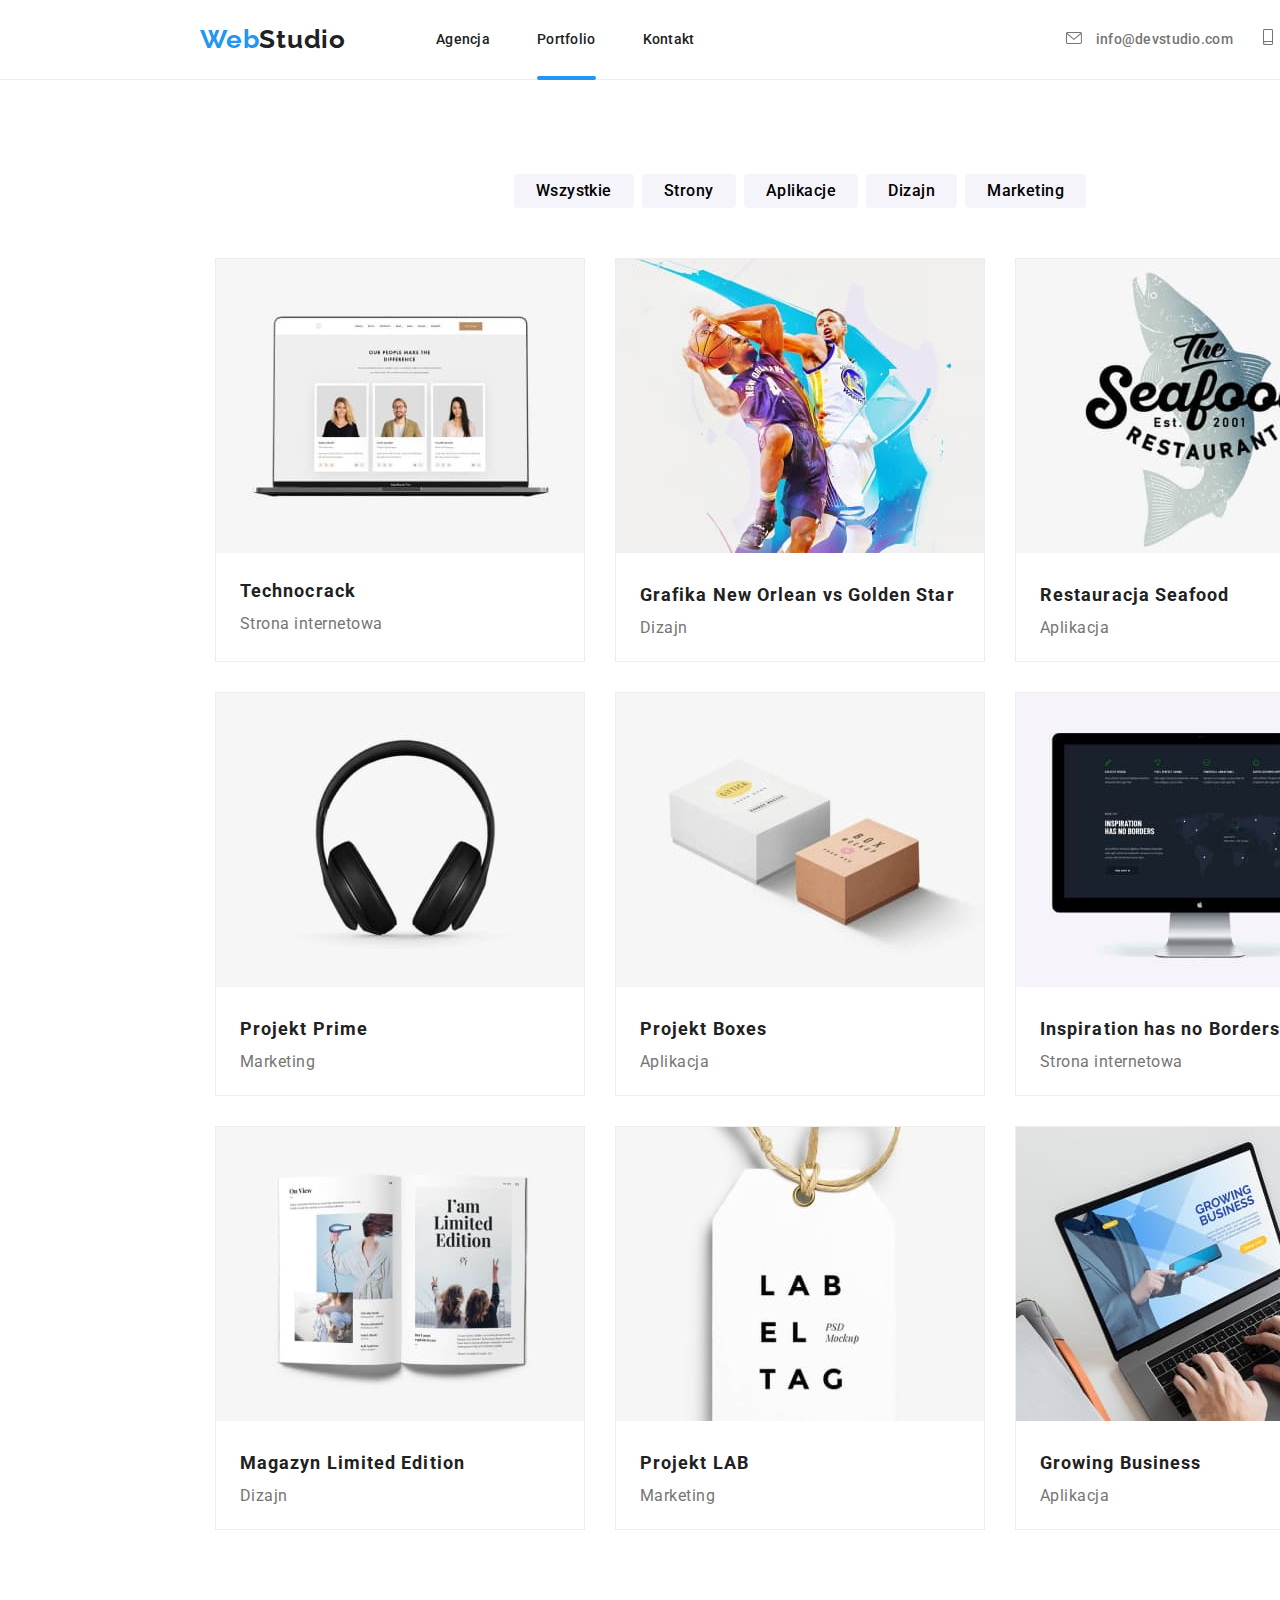
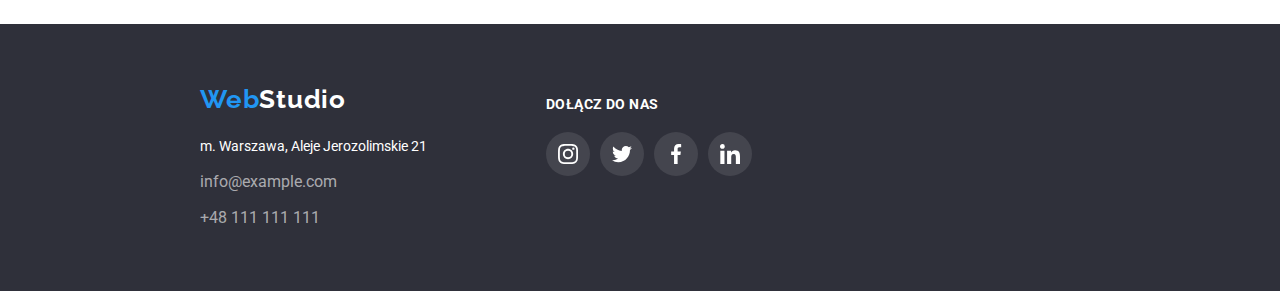
==== commit 4b8be2df: "social links" ====
--- a/portfolio.html
+++ b/portfolio.html
@@ -35,7 +35,7 @@
             <li>
               <a href="portfolio.html" class="menu-item active">Portfolio</a>
             </li>
-            <li><a href="#" class="menu-item">Kontakt</a></li>
+            <li><a href="#footer" class="menu-item">Kontakt</a></li>
           </ul>
         </nav>
         <ul class="menu-items contacts-position">
@@ -280,7 +280,7 @@
       </div>
     </main>
 
-    <footer class="footer-container">
+    <footer class="footer-container" id="footer">
       <section class="footer-box container">
         <div class="container">
           <div>
@@ -308,25 +308,33 @@
           <div class="join-us-box">
             <p class="invite">DOŁĄCZ DO NAS</p>
             <ul class="footer-sm">
-              <li class="footer-sm-circle">
-                <svg class="footer-sm-icon" width="20px" height="20px">
-                  <use href="./images/icons.svg#icon-instagram-2"></use>
-                </svg>
+              <li>
+                <a class="footer-sm-circle" href="#">
+                  <svg class="footer-sm-icon" width="20px" height="20px">
+                    <use href="./images/icons.svg#icon-instagram-2"></use>
+                  </svg>
+                </a>
               </li>
-              <li class="footer-sm-circle">
-                <svg class="footer-sm-icon" width="20px" height="20px">
-                  <use href="./images/icons.svg#icon-twitter-1"></use>
-                </svg>
+              <li>
+                <a class="footer-sm-circle" href="#">
+                  <svg class="footer-sm-icon" width="20px" height="20px">
+                    <use href="./images/icons.svg#icon-twitter-1"></use>
+                  </svg>
+                </a>
               </li>
-              <li class="footer-sm-circle">
-                <svg class="footer-sm-icon" width="20px" height="20px">
-                  <use href="./images/icons.svg#icon-facebook-1"></use>
-                </svg>
+              <li>
+                <a class="footer-sm-circle" href="#">
+                  <svg class="footer-sm-icon" width="20px" height="20px">
+                    <use href="./images/icons.svg#icon-facebook-1"></use>
+                  </svg>
+                </a>
               </li>
-              <li class="footer-sm-circle">
-                <svg class="footer-sm-icon" width="20px" height="20px">
-                  <use href="./images/icons.svg#icon-linkedin-1"></use>
-                </svg>
+              <li>
+                <a class="footer-sm-circle" href="#">
+                  <svg class="footer-sm-icon" width="20px" height="20px">
+                    <use href="./images/icons.svg#icon-linkedin-1"></use>
+                  </svg>
+                </a>
               </li>
             </ul>
           </div>
--- a/css/styles.css
+++ b/css/styles.css
@@ -52,6 +52,7 @@
 figure {
   margin: 0 auto;
 }
+
 .nav-bar {
   border-bottom: 1px solid var(--border-color);
   background-color: var(--white);
@@ -109,6 +110,7 @@
   color: var(--normal-text-color);
   position: relative;
 }
+
 .contact-info {
   font-style: normal;
   font-weight: 500;
@@ -117,12 +119,14 @@
   letter-spacing: 0.02em;
   fill: var(--paragraph-text-color);
   color: var(--paragraph-text-color);
-}
-
-.contact-info:hover {
+  transition: color 0.25s cubic-bezier(0.4, 0, 0.2, 1),
+    fill 0.25s cubic-bezier(0.4, 0, 0.2, 1);
+}
+
+.contact-info:hover,
+.contact-info:focus {
   fill: var(--link-color);
   color: var(--link-color);
-  transition: transform 0.25s cubic-bezier(0.4, 0, 0.2, 1);
 }
 
 a:link {
@@ -137,6 +141,7 @@
 a::after,
 a::before {
   color: var(--normal-text-color);
+  transition: color 0.25s cubic-bezier(0.4, 0, 0.2, 1);
 }
 
 a:hover,
@@ -144,7 +149,6 @@
 a::before,
 a::after {
   color: var(--link-color);
-  transition: transform 0.25s cubic-bezier(0.4, 0, 0.2, 1);
 }
 
 a.active::after {
@@ -152,7 +156,7 @@
   position: absolute;
   left: 0;
   right: 0;
-  top: 42.5px;
+  top: 45px;
   background: var(--link-color);
   height: 4px;
   border-radius: 10px 10px 10px 10px;
@@ -163,7 +167,6 @@
   font-weight: 900;
   font-size: 44px;
   line-height: 1.36;
-
   text-align: center;
   letter-spacing: 0.06em;
   text-transform: uppercase;
@@ -186,6 +189,57 @@
     url(../images/background.jpg);
 }
 
+.backdrop {
+  position: fixed;
+  top: 0;
+  left: 0;
+  width: 100%;
+  height: 100%;
+  z-index: 3;
+  background-color: rgba(0, 0, 0, 0.2);
+  transition: opacity 0.25s cubic-bezier(0.4, 0, 0.2, 1),
+    visibility 0.25s cubic-bezier(0.4, 0, 0.2, 1);
+}
+
+.modal {
+  position: relative;
+  top: 50%;
+  left: 50%;
+  width: 528px;
+  height: 581px;
+  transform: translate(-50%, -50%);
+  background-color: var(--white);
+  box-shadow: 0px 1px 3px rgba(0, 0, 0, 0.12), 0px 1px 1px rgba(0, 0, 0, 0.14),
+    0px 2px 1px rgba(0, 0, 0, 0.2);
+  border-radius: 4px;
+}
+
+.exit {
+  position: absolute;
+  top: 8px;
+  right: 8px;
+  width: 30px;
+  height: 30px;
+  background-color: var(--white);
+  border: 1px solid rgba(0, 0, 0, 0.1);
+  border-radius: 50%;
+  cursor: pointer;
+  text-align: center;
+  text-decoration: none;
+  justify-content: center;
+  padding: 0.5em;
+  line-height: 0px;
+  transition: transform 0.25s cubic-bezier(0.4, 0, 0.2, 1) box-shadow 0.25s
+    cubic-bezier(0.4, 0, 0.2, 1);
+}
+
+.exit:hover,
+.exit:focus {
+  transform: scale(1.05);
+  box-shadow: 0px 1px 3px rgba(0, 0, 0, 0.12), 0px 1px 1px rgba(0, 0, 0, 0.14),
+    0px 2px 1px rgba(0, 0, 0, 0.2);
+}
+
 button {
   font-style: normal;
   font-weight: 500;
@@ -199,9 +253,11 @@
   padding: 6px 22px 6px 22px;
   border-radius: 4px;
   border: none;
-
   border-style: none;
   cursor: pointer;
+  transition: background-color 0.25s cubic-bezier(0.4, 0, 0.2, 1),
+    color 0.25s cubic-bezier(0.4, 0, 0.2, 1),
+    box-shadow 0.25s cubic-bezier(0.4, 0, 0.2, 1);
 }
 
 .button:hover,
@@ -210,7 +266,6 @@
   color: var(--white);
   box-shadow: 0px 1px 1px rgba(0, 0, 0, 0.12), 0px 4px 4px rgba(0, 0, 0, 0.06),
     1px 4px 6px rgba(0, 0, 0, 0.16);
-  transition: transform 0.25s cubic-bezier(0.4, 0, 0.2, 1);
 }
 
 .button-container {
@@ -435,6 +490,7 @@
   padding: 0;
   width: auto;
 }
+
 .poster {
   width: 370px;
   height: 404px;
@@ -443,6 +499,14 @@
   margin: 0 auto;
   position: relative;
   overflow: hidden;
+  transition: box-shadow 0.25s cubic-bezier(0.4, 0, 0.2, 1);
+}
+
+.poster:hover,
+.poster:focus {
+  box-shadow: 1px 1px rgba(0, 0, 0, 0.12), 0px 4px 4px rgba(0, 0, 0, 0.06),
+    1px 4px 6px rgba(0, 0, 0, 0.16);
+  cursor: pointer;
 }
 
 .portfolio-img {
@@ -459,11 +523,10 @@
   padding-top: 49px;
   padding-left: 24px;
 }
+
 .poster:hover .card-overlay {
   background: rgba(33, 150, 243, 0.9);
   transform: translateY(0);
-  /* transition: transform 250ms;
-  transition-timing-function: cubic-bezier(0.4, 0, 0.2, 1); */
   transition: transform 0.25s cubic-bezier(0.4, 0, 0.2, 1);
 }
 
@@ -479,13 +542,6 @@
   line-height: 1.55;
   letter-spacing: 0.03em;
   color: var(--white);
-}
-.poster:hover,
-.poster:focus {
-  box-shadow: 1px 1px rgba(0, 0, 0, 0.12), 0px 4px 4px rgba(0, 0, 0, 0.06),
-    1px 4px 6px rgba(0, 0, 0, 0.16);
-  cursor: pointer;
-  transition: transform 0.25s cubic-bezier(0.4, 0, 0.2, 1);
 }
 
 /* Footer */
@@ -551,29 +607,32 @@
   border-radius: 50%;
   background-color: rgba(255, 255, 255, 0.1);
   padding: 12px;
-}
-
-.footer-sm-circle:hover {
+  transition: background-color 0.25s cubic-bezier(0.4, 0, 0.2, 1);
+  display: block;
+  fill: var(--white);
+}
+
+.footer-sm-circle:hover,
+.footer-sm-circle:focus {
   background-color: var(--link-color);
   cursor: pointer;
-  transition: transform 0.25s cubic-bezier(0.4, 0, 0.2, 1);
-}
-
-.link-icon:hover {
-  fill: var(--link-color);
-  transition: transform 0.25s cubic-bezier(0.4, 0, 0.2, 1);
-}
-
+}
+
+.contact-icon svg {
+  transition: fill 0.25s cubic-bezier(0.4, 0, 0.2, 1);
+}
 .contact-icon svg:hover,
 .contact-icon svg:focus {
   fill: var(--link-color);
-  transition: transform 0.25s cubic-bezier(0.4, 0, 0.2, 1);
+}
+
+.contact-icon a {
+  transition: color 0.25s cubic-bezier(0.4, 0, 0.2, 1);
 }
 
 .contact-icon a:hover,
 .contact-icon a:focus {
   color: var(--link-color);
-  transition: transform 0.25s cubic-bezier(0.4, 0, 0.2, 1);
 }
 
 .link-icon {
@@ -581,6 +640,12 @@
   display: inline-flex;
   margin-right: 10px;
   align-self: center;
+  transition: fill 0.25s cubic-bezier(0.4, 0, 0.2, 1);
+}
+
+.link-icon:hover,
+.link-icon:focus {
+  fill: var(--link-color);
 }
 
 .icon-bg {
@@ -593,6 +658,10 @@
 .sm-icons {
   display: flex;
   justify-content: center;
+}
+
+.sm-icon:not(:last-child) {
+  margin-right: 10px;
 }
 
 .icon-circle {
@@ -602,27 +671,28 @@
   background-color: var(--white);
   padding: 12px;
   fill: var(--icons);
+  transition: background-color 0.25s cubic-bezier(0.4, 0, 0.2, 1),
+    fill 0.25s cubic-bezier(0.4, 0, 0.2, 1);
+  display: block;
+  justify-content: center;
+  margin-bottom: 30px;
 }
 
 .icon-circle:not(:last-child) {
   margin-right: 10px;
-  margin-bottom: 30px;
-}
-.icon-circle:hover .social-icon {
-  fill: var(--white);
-  cursor: pointer;
-  transition: transform 0.25s cubic-bezier(0.4, 0, 0.2, 1);
-}
-.icon-circle:hover {
+}
+
+.icon-circle:hover,
+.icon-circle:focus {
   background-color: var(--link-color);
   cursor: pointer;
   fill: var(--white);
-  transition: transform 0.25s cubic-bezier(0.4, 0, 0.2, 1);
 }
 
 .filler {
   color: var(--white);
 }
+
 .our-clients {
   display: flex;
   justify-content: center;
@@ -636,18 +706,21 @@
   height: 92px;
   justify-content: center;
   cursor: pointer;
-  fill: #afb1b8;
-}
-
-.client-area:hover {
+  fill: var(--icons);
+  transition: border 0.25s cubic-bezier(0.4, 0, 0.2, 1),
+    fill 0.25s cubic-bezier(0.4, 0, 0.2, 1);
+}
+
+.client-area:hover,
+.client-area:focus {
   border-color: var(--link-color);
   fill: var(--link-color);
-  transition: transform 0.25s cubic-bezier(0.4, 0, 0.2, 1);
 }
 
 .client-area:not(:last-child) {
   margin-right: 30px;
 }
+
 .client-container {
   display: flex;
   width: 106px;
@@ -660,5 +733,11 @@
   display: flex;
   justify-content: center;
   align-self: center;
-  color: #afb1b8;
-}
+  color: var(--icons);
+}
+
+.is-hidden {
+  opacity: 0;
+  visibility: hidden;
+  pointer-events: none;
+}
